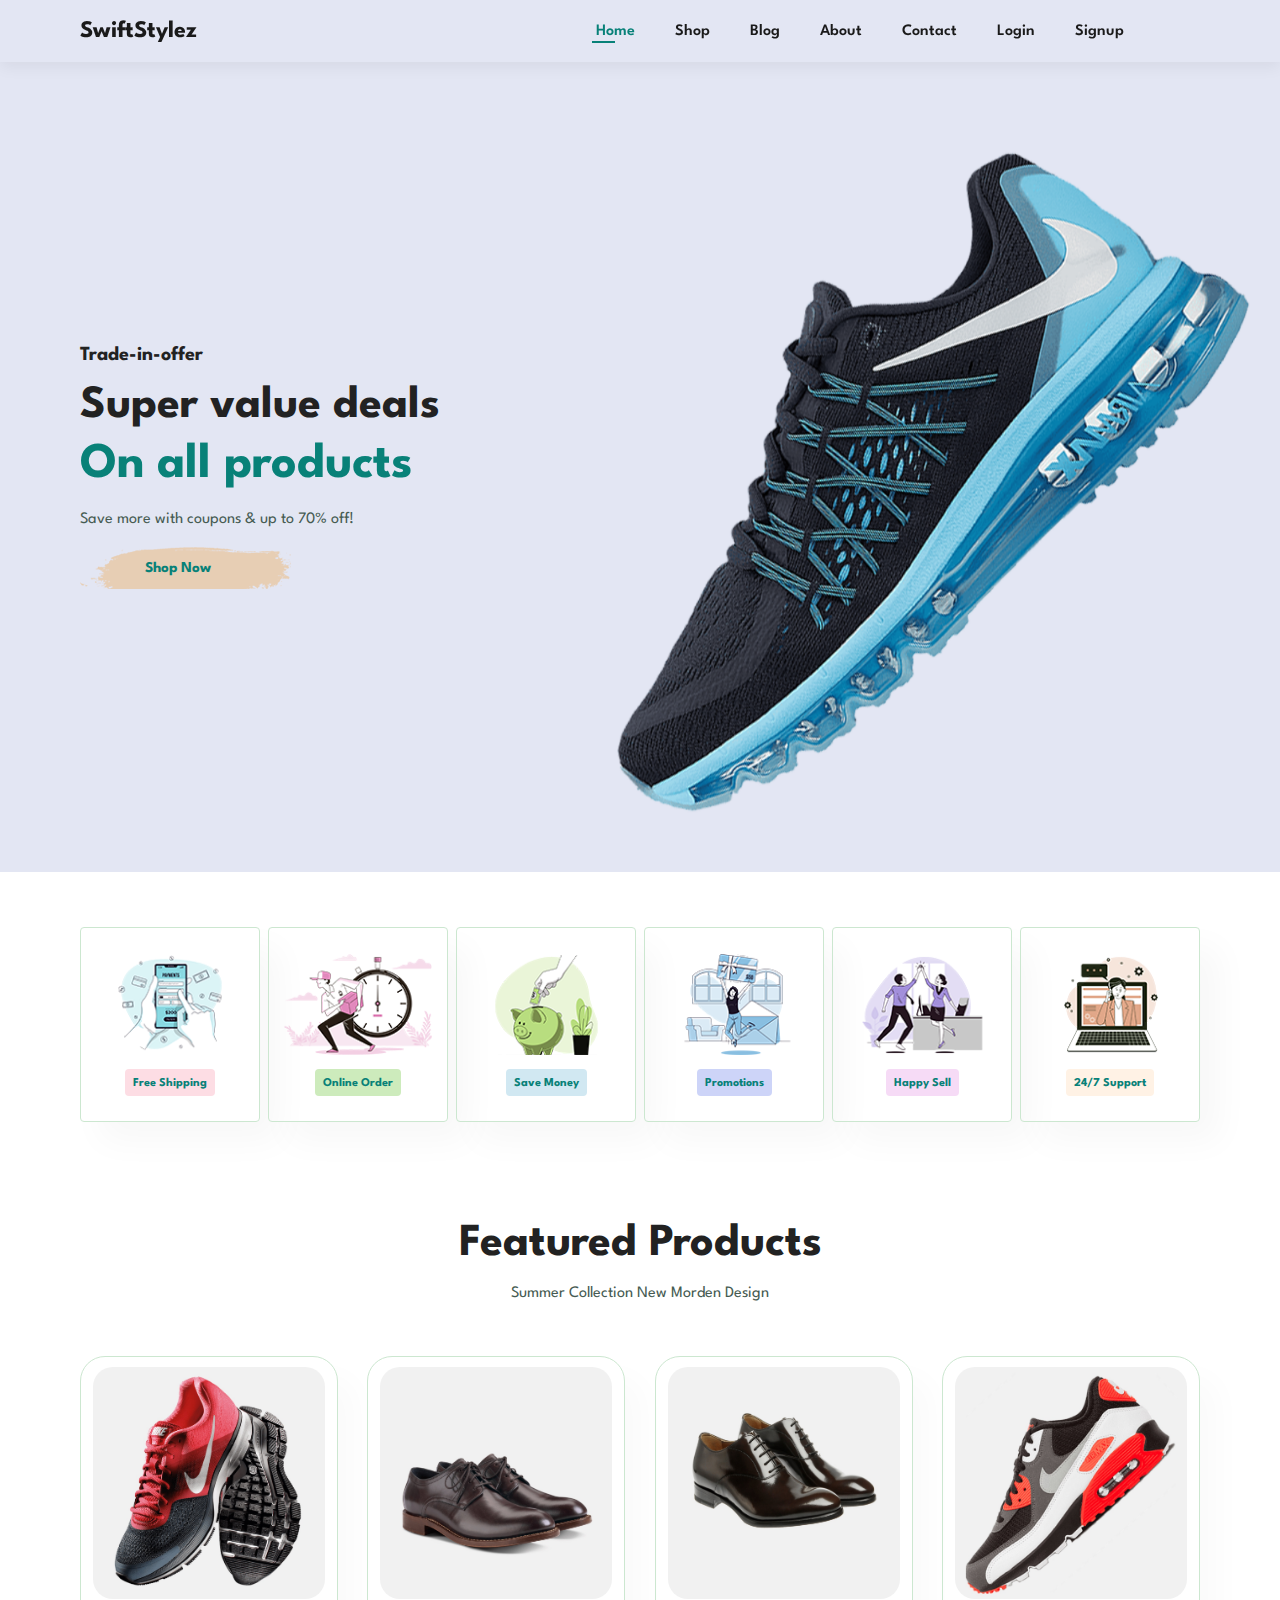
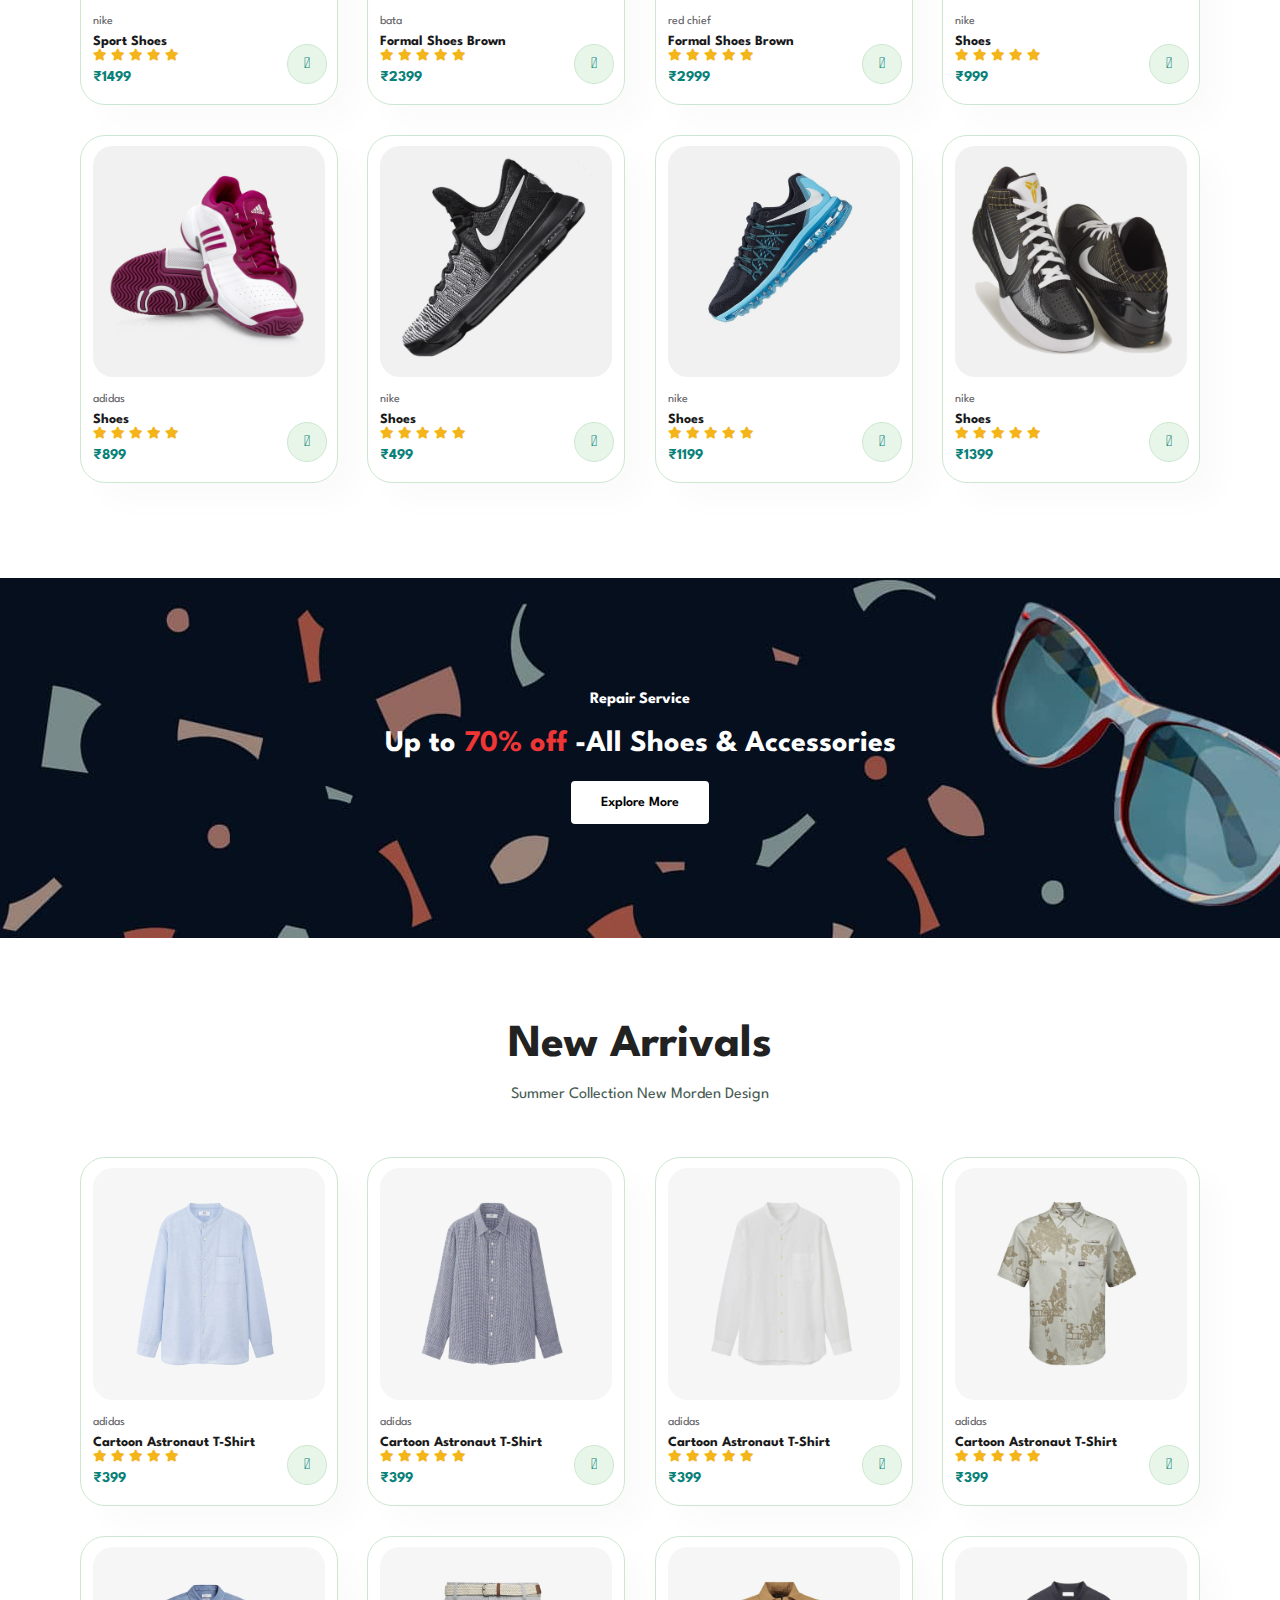
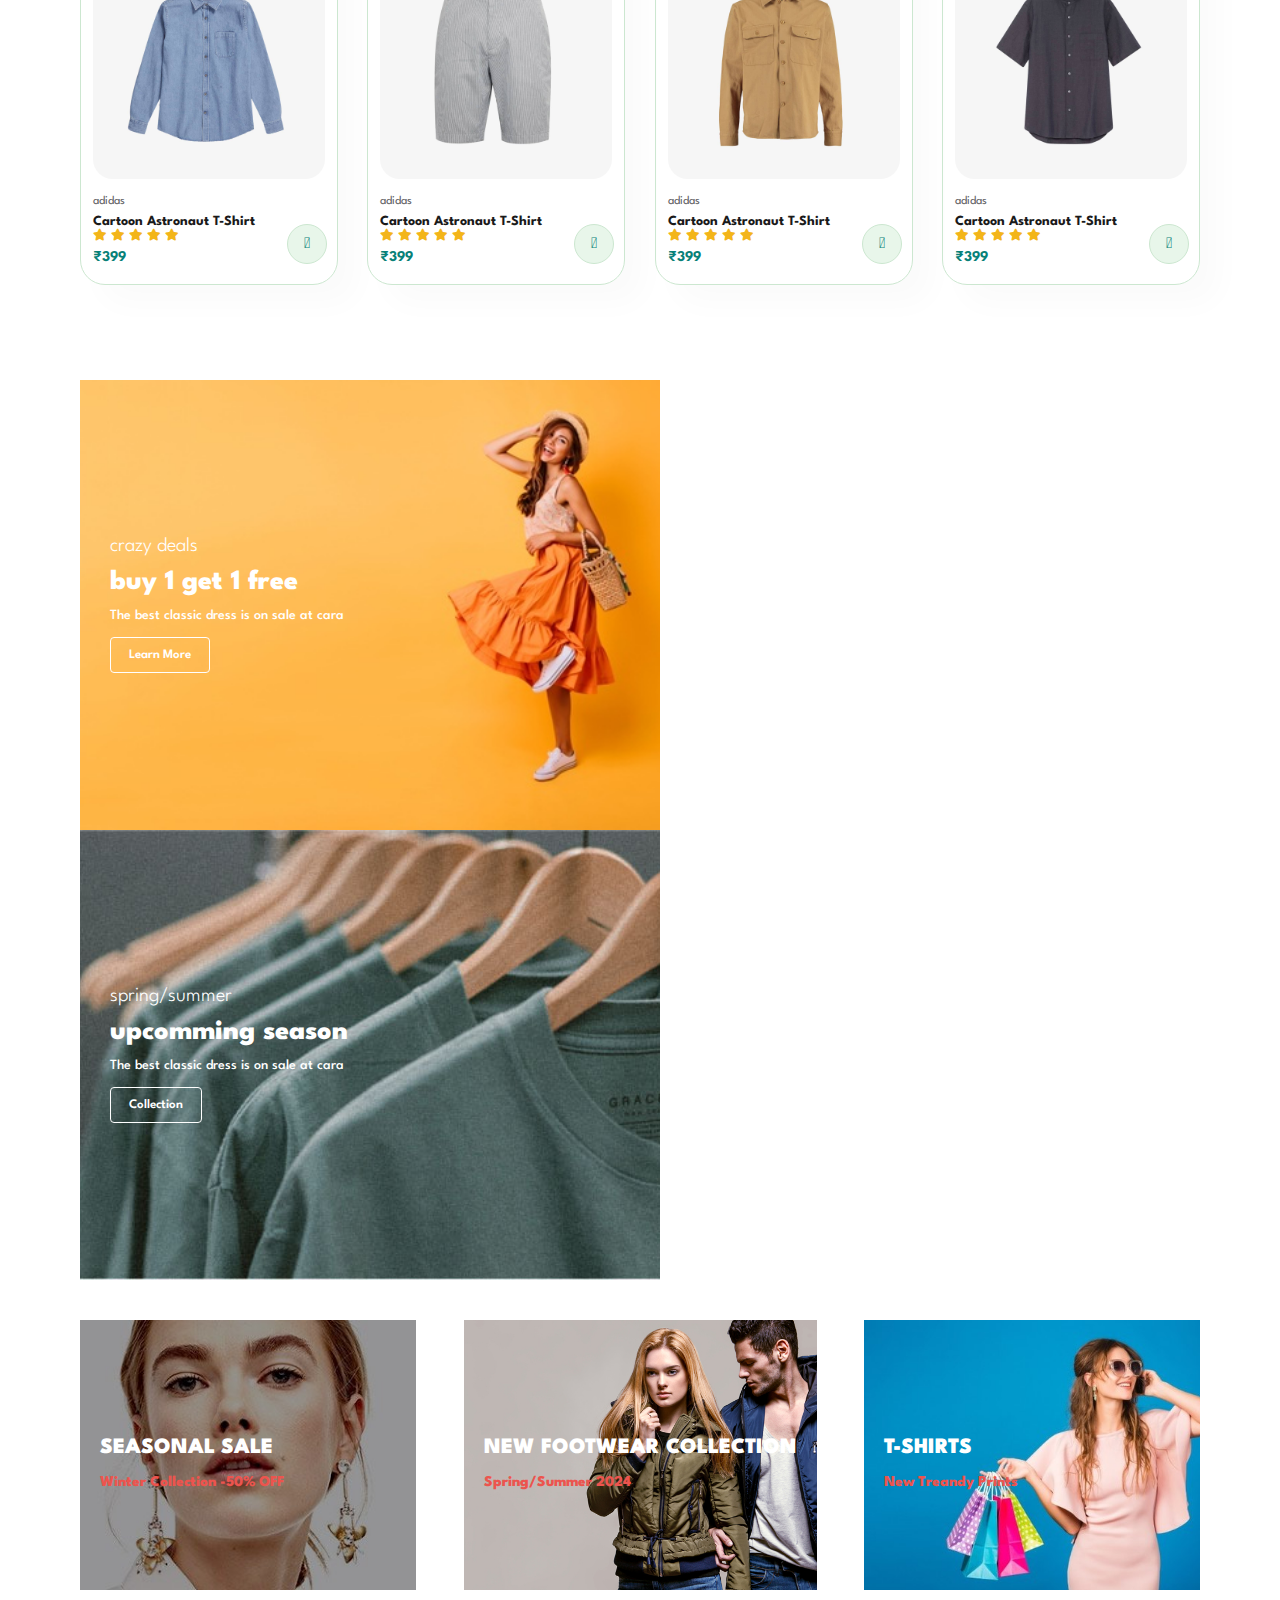
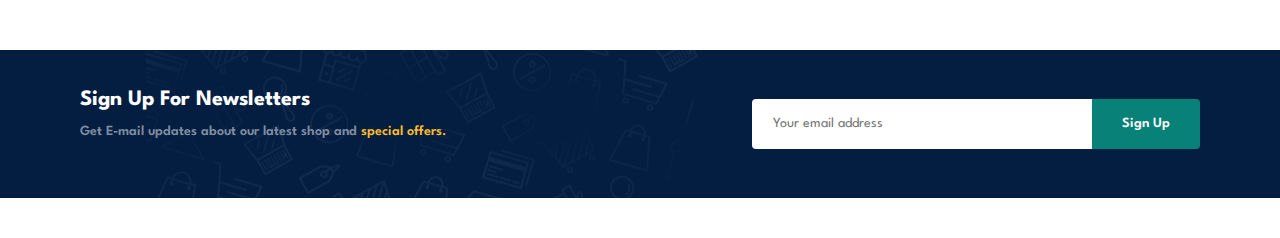
==== public/index.html @ db85c8ca "first commit" ====
<!DOCTYPE html>
<html lang="en">

    <head>
        <meta charset="UTF-8">
        <meta http-equiv="X-UA-Compatible" content="IE=edge">
        <meta name="viewport" content="width=device-width, initial-scale=1.0">
        <title>Ecommerce</title>

        <!-- fontAwesome icon cdn -->
        <link rel="stylesheet" href="https://pro.fontawesome.com/releases/v5.10.0/css/all.css" />

        <!-- css link -->
        <link rel="stylesheet" href="style.css">
    </head>

    <body>
        <!-- navbar start -->
        <section id="header">
            <!-- logo -->
            <a href="index.html" class="logo">SwiftStylez</a>

            <div>
                <ul id="navbar">
                    <li><a class="active" href="index.html">Home</a></li>
                    <li><a href="shop.html">Shop</a></li>
                    <li><a href="blog.html">Blog</a></li>
                    <li><a href="about.html">About</a></li>
                    <li><a href="contact.html">Contact</a></li>
                    <li><a href="login.html">Login</a></li>
                    <li><a href="signup.html">Signup</a></li>
                    <li><a href="cart.html"><i class="far fa-shopping-bag"></i></a></li>
                </ul>
            </div>
        </section>
        <!-- navbar end -->

        <!-- hero section -->
        <section class="hero">
            <h4>Trade-in-offer</h4>
            <h2>Super value deals</h2>
            <h1>On all products</h1>
            <p>Save more with coupons & up to 70% off!</p>
            <button>Shop Now</button>
        </section>

        <!-- feature -->
        <section class="feature section-p1">
            <!-- feature1 -->
            <div class="fe-box">
                <img src="img/features/f1.png" alt="">
                <h6>Free Shipping</h6>
            </div>

            <!-- feature2 -->
            <div class="fe-box">
                <img src="img/features/f2.png" alt="">
                <h6>Online Order</h6>
            </div>

            <!-- feature3 -->
            <div class="fe-box">
                <img src="img/features/f3.png" alt="">
                <h6>Save Money</h6>
            </div>

            <!-- feature4 -->
            <div class="fe-box">
                <img src="img/features/f4.png" alt="">
                <h6>Promotions</h6>
            </div>

            <!-- feature5 -->
            <div class="fe-box">
                <img src="img/features/f5.png" alt="">
                <h6>Happy Sell</h6>
            </div>

            <!-- feature6 -->
            <div class="fe-box">
                <img src="img/features/f6.png" alt="">
                <h6>24/7 Support</h6>
            </div>
        </section>

        <!-- feature products -->
        <section class="product1 section-p1">
            <h2>Featured Products</h2>
            <p>Summer Collection New Morden Design</p>
            <div class="pro-container">
                <!-- product1 -->
                <div class="pro">
                    <img src="img/products/f9.jpg" alt="">
                    <div class="des">
                        <span>nike</span>
                        <h5>Sport Shoes</h5>
                        <div class="star">
                            <i class="fas fa-star"></i>
                            <i class="fas fa-star"></i>
                            <i class="fas fa-star"></i>
                            <i class="fas fa-star"></i>
                            <i class="fas fa-star"></i>
                        </div>
                        <h4>₹1499</h4>
                    </div>
                    <a href="#"><i class="fal fa-shopping-cart cart"></i></a>
                </div>

                <!-- product2 -->
                <div class="pro">
                    <img src="img/products/f10.jpg" alt="">
                    <div class="des">
                        <span>bata</span>
                        <h5>Formal Shoes Brown</h5>
                        <div class="star">
                            <i class="fas fa-star"></i>
                            <i class="fas fa-star"></i>
                            <i class="fas fa-star"></i>
                            <i class="fas fa-star"></i>
                            <i class="fas fa-star"></i>
                        </div>
                        <h4>₹2399</h4>
                    </div>
                    <a href="#"><i class="fal fa-shopping-cart cart"></i></a>
                </div>

                <!-- product3 -->
                <div class="pro">
                    <img src="img/products/f14.jpg" alt="">
                    <div class="des">
                        <span>red chief</span>
                        <h5>Formal Shoes Brown</h5>
                        <div class="star">
                            <i class="fas fa-star"></i>
                            <i class="fas fa-star"></i>
                            <i class="fas fa-star"></i>
                            <i class="fas fa-star"></i>
                            <i class="fas fa-star"></i>
                        </div>
                        <h4>₹2999</h4>
                    </div>
                    <a href="#"><i class="fal fa-shopping-cart cart"></i></a>
                </div>

                <!-- product4 -->
                <div class="pro">
                    <img src="img/products/f11.jpg" alt="">
                    <div class="des">
                        <span>nike</span>
                        <h5>Shoes</h5>
                        <div class="star">
                            <i class="fas fa-star"></i>
                            <i class="fas fa-star"></i>
                            <i class="fas fa-star"></i>
                            <i class="fas fa-star"></i>
                            <i class="fas fa-star"></i>
                        </div>
                        <h4>₹999</h4>
                    </div>
                    <a href="#"><i class="fal fa-shopping-cart cart"></i></a>
                </div>

                <!-- product5 -->
                <div class="pro">
                    <img src="img/products/f13.jpg" alt="">
                    <div class="des">
                        <span>adidas</span>
                        <h5>Shoes</h5>
                        <div class="star">
                            <i class="fas fa-star"></i>
                            <i class="fas fa-star"></i>
                            <i class="fas fa-star"></i>
                            <i class="fas fa-star"></i>
                            <i class="fas fa-star"></i>
                        </div>
                        <h4>₹899</h4>
                    </div>
                    <a href="#"><i class="fal fa-shopping-cart cart"></i></a>
                </div>

                <!-- product6 -->
                <div class="pro">
                    <img src="img/products/f12.jpg" alt="">
                    <div class="des">
                        <span>nike</span>
                        <h5>Shoes</h5>
                        <div class="star">
                            <i class="fas fa-star"></i>
                            <i class="fas fa-star"></i>
                            <i class="fas fa-star"></i>
                            <i class="fas fa-star"></i>
                            <i class="fas fa-star"></i>
                        </div>
                        <h4>₹499</h4>
                    </div>
                    <a href="#"><i class="fal fa-shopping-cart cart"></i></a>
                </div>

                <!-- product7 -->
                <div class="pro">
                    <img src="img/products/f15.jpg" alt="">
                    <div class="des">
                        <span>nike</span>
                        <h5>Shoes</h5>
                        <div class="star">
                            <i class="fas fa-star"></i>
                            <i class="fas fa-star"></i>
                            <i class="fas fa-star"></i>
                            <i class="fas fa-star"></i>
                            <i class="fas fa-star"></i>
                        </div>
                        <h4>₹1199</h4>
                    </div>
                    <a href="#"><i class="fal fa-shopping-cart cart"></i></a>
                </div>

                <!-- product8 -->
                <div class="pro">
                    <img src="img/products/f16.jpg" alt="">
                    <div class="des">
                        <span>nike</span>
                        <h5>Shoes</h5>
                        <div class="star">
                            <i class="fas fa-star"></i>
                            <i class="fas fa-star"></i>
                            <i class="fas fa-star"></i>
                            <i class="fas fa-star"></i>
                            <i class="fas fa-star"></i>
                        </div>
                        <h4>₹1399</h4>
                    </div>
                    <a href="#"><i class="fal fa-shopping-cart cart"></i></a>
                </div>
            </div>
        </section>

        <!-- banner -->
        <section class ="banner section-m1">
            <h4>Repair Service</h4>
            <h2>Up to <span>70% off</span> -All Shoes & Accessories</h2>
            <button class="normal">Explore More</button>
        </section>

        <!-- arrival -->
        <section class="product1 section-p1">
            <h2>New Arrivals</h2>
            <p>Summer Collection New Morden Design</p>
            <div class="pro-container">
                <!-- product1 -->
                <div class="pro">
                    <img src="img/products/n1.jpg" alt="">
                    <div class="des">
                        <span>adidas</span>
                        <h5>Cartoon Astronaut T-Shirt</h5>
                        <div class="star">
                            <i class="fas fa-star"></i>
                            <i class="fas fa-star"></i>
                            <i class="fas fa-star"></i>
                            <i class="fas fa-star"></i>
                            <i class="fas fa-star"></i>
                        </div>
                        <h4>₹399</h4>
                    </div>
                    <a href="#"><i class="fal fa-shopping-cart cart"></i></a>
                </div>

                <!-- product2 -->
                <div class="pro">
                    <img src="img/products/n2.jpg" alt="">
                    <div class="des">
                        <span>adidas</span>
                        <h5>Cartoon Astronaut T-Shirt</h5>
                        <div class="star">
                            <i class="fas fa-star"></i>
                            <i class="fas fa-star"></i>
                            <i class="fas fa-star"></i>
                            <i class="fas fa-star"></i>
                            <i class="fas fa-star"></i>
                        </div>
                        <h4>₹399</h4>
                    </div>
                    <a href="#"><i class="fal fa-shopping-cart cart"></i></a>
                </div>

                <!-- product3 -->
                <div class="pro">
                    <img src="img/products/n3.jpg" alt="">
                    <div class="des">
                        <span>adidas</span>
                        <h5>Cartoon Astronaut T-Shirt</h5>
                        <div class="star">
                            <i class="fas fa-star"></i>
                            <i class="fas fa-star"></i>
                            <i class="fas fa-star"></i>
                            <i class="fas fa-star"></i>
                            <i class="fas fa-star"></i>
                        </div>
                        <h4>₹399</h4>
                    </div>
                    <a href="#"><i class="fal fa-shopping-cart cart"></i></a>
                </div>

                <!-- product4 -->
                <div class="pro">
                    <img src="img/products/n4.jpg" alt="">
                    <div class="des">
                        <span>adidas</span>
                        <h5>Cartoon Astronaut T-Shirt</h5>
                        <div class="star">
                            <i class="fas fa-star"></i>
                            <i class="fas fa-star"></i>
                            <i class="fas fa-star"></i>
                            <i class="fas fa-star"></i>
                            <i class="fas fa-star"></i>
                        </div>
                        <h4>₹399</h4>
                    </div>
                    <a href="#"><i class="fal fa-shopping-cart cart"></i></a>
                </div>

                <!-- product5 -->
                <div class="pro">
                    <img src="img/products/n5.jpg" alt="">
                    <div class="des">
                        <span>adidas</span>
                        <h5>Cartoon Astronaut T-Shirt</h5>
                        <div class="star">
                            <i class="fas fa-star"></i>
                            <i class="fas fa-star"></i>
                            <i class="fas fa-star"></i>
                            <i class="fas fa-star"></i>
                            <i class="fas fa-star"></i>
                        </div>
                        <h4>₹399</h4>
                    </div>
                    <a href="#"><i class="fal fa-shopping-cart cart"></i></a>
                </div>

                <!-- product6 -->
                <div class="pro">
                    <img src="img/products/n6.jpg" alt="">
                    <div class="des">
                        <span>adidas</span>
                        <h5>Cartoon Astronaut T-Shirt</h5>
                        <div class="star">
                            <i class="fas fa-star"></i>
                            <i class="fas fa-star"></i>
                            <i class="fas fa-star"></i>
                            <i class="fas fa-star"></i>
                            <i class="fas fa-star"></i>
                        </div>
                        <h4>₹399</h4>
                    </div>
                    <a href="#"><i class="fal fa-shopping-cart cart"></i></a>
                </div>

                <!-- product7 -->
                <div class="pro">
                    <img src="img/products/n7.jpg" alt="">
                    <div class="des">
                        <span>adidas</span>
                        <h5>Cartoon Astronaut T-Shirt</h5>
                        <div class="star">
                            <i class="fas fa-star"></i>
                            <i class="fas fa-star"></i>
                            <i class="fas fa-star"></i>
                            <i class="fas fa-star"></i>
                            <i class="fas fa-star"></i>
                        </div>
                        <h4>₹399</h4>
                    </div>
                    <a href="#"><i class="fal fa-shopping-cart cart"></i></a>
                </div>

                <!-- product8 -->
                <div class="pro">
                    <img src="img/products/n8.jpg" alt="">
                    <div class="des">
                        <span>adidas</span>
                        <h5>Cartoon Astronaut T-Shirt</h5>
                        <div class="star">
                            <i class="fas fa-star"></i>
                            <i class="fas fa-star"></i>
                            <i class="fas fa-star"></i>
                            <i class="fas fa-star"></i>
                            <i class="fas fa-star"></i>
                        </div>
                        <h4>₹399</h4>
                    </div>
                    <a href="#"><i class="fal fa-shopping-cart cart"></i></a>
                </div>
            </div>
        </section>

        <!-- action -->
        <section class="sm-banner section-p1">
            <!-- banner1 -->
            <div class="banner-box">
                <h4>crazy deals</h4>
                <h2>buy 1 get 1 free</h2>
                <span>The best classic dress is on sale at cara</span>
                <button class="white">Learn More</button>
            </div>

            <!-- banner2 -->
            <div class="banner-box banner-box2">
                <h4>spring/summer</h4>
                <h2>upcomming season</h2>
                <span>The best classic dress is on sale at cara</span>
                <button class="white">Collection</button>
            </div>
            </div>
        </section>

        <!-- text banner -->
        <section class="banner3">
            <!-- product1 -->
            <div class="banner-box">
                <h2>SEASONAL SALE</h2>
                <h3>Winter Collection -50% OFF</h3>
            </div>

            <!-- product2 -->
            <div class="banner-box banner-box2">
                <h2>NEW FOOTWEAR COLLECTION</h2>
                <h3>Spring/Summer 2024</h3>
            </div>

            <!-- product3 -->
            <div class="banner-box banner-box3">
                <h2>T-SHIRTS</h2>
                <h3>New Treandy Prints</h3>
            </div>
        </section>

        <!-- newsletter -->
        <section class="newsletter section-p1 section-m1">
            <div class="newstext">
                <h4>Sign Up For Newsletters</h4>
                <p>Get E-mail updates about our latest shop and <span>special offers.</span></p>
            </div>
            <div class="form">
                <input type="text" placeholder="Your email address">
                <button class="normal">Sign Up</button>
            </div>
        </section>

        <!--js-->
        <script src="script.js"></script>
    </body>

</html>
---- public/style.css ----
@import url("https://fonts.googleapis.com/css2?family=Spartan:wght@100;200;300;400;500;600;700;800;900&display=swap");
* {
  margin: 0;
  padding: 0;
  box-sizing: border-box;
  font-family: "Spartan", sans-serif;
}

/* variables */
:root {
  --main-color: #;
  --text-color: #088178;
  --bg-color: #e3e6f3;
  --container-color: #1a1a1a;
}

/* logo */
.logo {
  font-size: 24px; 
  font-weight: bold;
  color: #1a1a1a; 
  text-decoration: none;
}


/* login */

    /* login container */
.login-container {
  max-width: 400px;
  margin: 0 auto;
  padding: 40px;
  background-color: #fff;
  border-radius: 10px;
  box-shadow: 0 0 20px rgba(0, 0, 0, 0.1);
  text-align: center; /* Center align the text */
}

    /* login form */
.login-form {
  text-align: center;
}

    /* form group */
.form-group {
  margin-bottom: 20px;
}

    /* label */
.form-group label {
  display: block;
  font-size: 18px;
  color: #333;
  text-align: left; /* Align labels to the left */
}

    /* input field */
.form-group input {
  width: 100%;
  padding: 10px;
  font-size: 16px;
  border: 1px solid #ccc;
  border-radius: 5px;
}

    /* login button */
.login-form button {
  width: 100%;
  padding: 12px;
  font-size: 18px;
  color: #fff;
  background-color: #088178;
  border: none;
  border-radius: 5px;
  cursor: pointer;
  transition: background-color 0.3s ease;
}

    /* login button hover */
.login-form button:hover {
  background-color: #065a4f;
}

    /* responsive styles */
@media (max-width: 768px) {
  .login-container {
      width: 90%;
  }
}

/* forgot pwd  */
.forgot-password {
  font-size: 14px;
  color: #088178;
  text-decoration: none;
  display: inline-block;
  margin-top: 10px; 
}

.forgot-password:hover {
  text-decoration: underline;
}


/* signup */

/* signup container */
.signup-container {
  max-width: 400px;
  margin: 0 auto;
  padding: 40px;
  background-color: #fff;
  border-radius: 10px;
  box-shadow: 0 0 20px rgba(0, 0, 0, 0.1);
  text-align: center; /* Center align the text */
}

/* signup form */
.signup-form {
  text-align: center;
}

/* form group */
.form-group {
  margin-bottom: 20px;
}

/* label */
.form-group label {
  display: block;
  font-size: 18px;
  color: #333;
  text-align: left; /* Align labels to the left */
}

/* input field */
.form-group input {
  width: 100%;
  padding: 10px;
  font-size: 16px;
  border: 1px solid #ccc;
  border-radius: 5px;
}

/* Signup Button */
.signup-form button {
  width: 100%;
  padding: 12px;
  font-size: 18px;
  color: #fff;
  background-color: #088178;
  border: none;
  border-radius: 5px;
  cursor: pointer;
  transition: background-color 0.3s ease;
}

/* Signup Button Hover */
.signup-form button:hover {
  background-color: #065a4f;
}

/* Responsive Styles */
@media (max-width: 768px) {
  .signup-container {
      width: 90%;
  }
}


html {
  scroll-behavior: smooth;
}

/* Global Styles */

h1 {
  font-size: 50px;
  line-height: 64px;
  color: #222;
}

h2 {
  font-size: 46px;
  line-height: 54px;
  color: #222;
}

h4 {
  font-size: 20px;
  color: #222;
}

h6 {
  font-weight: 700;
  font-size: 12px;
}

p {
  font-size: 16px;
  color: #465b52;
  margin: 15px 0 20px 0;
}

.section-p1 {
  padding: 40px 80px;
}

.section-m1 {
  margin: 40px 0;
}

/* button banner */
button.normal {
  font-size: 14px;
  font-weight: 600;
  padding: 15px 30px;
  color: #000;
  background-color: #fff;
  border-radius: 4px;
  cursor: pointer;
  border: none;
  outline: none;
  transition: 0.2s;
}

/* action button */
button.white {
  font-size: 13px;
  font-weight: 600;
  padding: 11px 18px;
  color: #fff;
  background-color: transparent;
  border-radius: 4px;
  cursor: pointer;
  border: 1px solid #fff;
  outline: none;
  transition: 0.2s;
}

body {
  width: 100%;
}

/* navbar start */
#header {
  display: flex;
  align-items: center;
  justify-content: space-between;
  padding: 20px 80px;
  background: #e3e6f3;
  box-shadow: 0 5px 15px rgba(0, 0, 0, 0.06);
  z-index: 999;
  position: sticky;
  top: 0;
  left: 0;
}

#navbar {
  display: flex;
  align-items: center;
  justify-content: center;
}

#navbar li {
  list-style: none;
  padding: 0 20px;
  position: relative;
}

#navbar li a {
  text-decoration: none;
  font-size: 16px;
  font-weight: 600;
  color: #1a1a1a;
  transition: 0.3s ease;
}

#navbar li a:hover,
#navbar li a.active {
  color: var(--text-color);
}

#navbar li a.active::after,
#navbar li a:hover::after {
  content: "";
  width: 30%;
  height: 2px;
  background: var(--text-color);
  position: absolute;
  bottom: -4px;
  left: 20%;
}

/* home page */
.hero {
  background-image: url("img/hero1.png");
  height: 90vh;
  width: 100%;
  background-size: cover;
  background-position: top 25% right 0;
  padding: 0 80px;
  display: flex;
  flex-direction: column;
  align-items: flex-start;
  justify-content: center;
}

.hero h4 {
  padding-bottom: 15px;
}

.hero h1 {
  color: var(--text-color);
}

.hero button {
  background-image: url("img/button.png");
  background-color: transparent;
  color: var(--text-color);
  border: 0;
  padding: 14px 80px 14px 65px;
  background-repeat: no-repeat;
  cursor: pointer;
  font-weight: 700;
  font-size: 15px;
}

/* feature */

    /* to align in one row */
.feature {
   display: flex;
   align-items: center;
   /* to make it responsive */
   flex-wrap: wrap;
   justify-content: space-between;
}

.feature .fe-box {
  width: 180px;
  text-align: center;
  padding: 25px 15px;
  box-shadow: 20px 20px 34px rgba(0, 0, 0, 0.03);
  border: 1px solid #cce7d0;
  border-radius: 4px;
  margin: 15px 0;
}

    /* making features responsive */
.feature .fe-box img {
  width: 100%;
  margin-bottom: 10px;
}

.feature .fe-box:hover {
  box-shadow: 10px 10px 54px rgba(70, 62, 221, 0.1);
}

.feature .fe-box h6 {
  display: inline-block;
  padding: 9px 8px 6px 8px;
  line-height: 1;
  border-radius: 4px;
  color: var(--text-color);
  background-color: #fddde4;
}

.feature .fe-box:nth-child(2) h6 {
  background-color: #cdebbc;
}

.feature .fe-box:nth-child(3) h6 {
  background-color: #d1e8f2;
}

.feature .fe-box:nth-child(4) h6 {
  background-color: #cdd4f8;
}

.feature .fe-box:nth-child(5) h6 {
  background-color: #f6dbf6;
}

.feature .fe-box:nth-child(6) h6 {
  background-color: #fff2e5;
}

/* festure product */
.product1 {
  text-align: center;
}

    /* to align in one row */
    .product1 .pro-container {
      display: flex;
      justify-content: space-between;
      padding-top: 20px;
      flex-wrap: wrap;
    }

.product1 .pro {
  width: 23%;
  min-width: 250px;
  padding: 10px 12px;
  border: 1px solid #cce7d0;
  border-radius: 25px;
  cursor: pointer;
  box-shadow: 20px 20px 30px rgba(0, 0, 0, 0.02);
  margin: 15px 0;
  transition: 0.2s ease;
  position: relative;
}

.product1 .pro:hover {
  box-shadow: 20px 20px 30px rgba(0, 0, 0, 0.06);
}

.product1 .pro img {
  width: 100%;
  border-radius: 20px;
}

.product1 .pro .des {
  text-align: start;
  padding: 10px 0;
}

.product1 .pro .des span {
  color: #606063;
  font-size: 12px;
}

.product1 .pro .des h5 {
  padding-top: 7px;
  color: #1a1a1a;
  font-size: 14px;
}

.product1 .pro .des i {
  font-size: 12px;
  color: rgb(243, 181, 25);
}

.product1 .pro .des h4 {
  padding-top: 7px;
  font-size: 15px;
  font-weight: 700;
  color: #088178;
}

.product1 .pro .cart {
  width: 40px;
  height: 40px;
  line-height: 40px;
  border-radius: 50px;
  background-color: #e8f6ea;
  font-weight: 500;
  color: #088178;
  border: 1px solid #cce7d0;
  position: absolute;
  bottom: 20px;
  right: 10px;
}

/* banner */
.banner {
  display: flex;
  flex-direction: column;
  justify-content: center;
  align-items: center;
  text-align: center;
  background-image:url("img/banner/b2.jpg ");
  width: 100%;
  height: 40vh;
  background-size: cover;
  background-position: center;  
}
.banner h4{
  color: #fff;
  font-size: 16px;
}
.banner h2{
   color: #fff;
   font-size: 30px;
   padding: 10px 0;

}
.banner h2 span{
  color: #ef3636;

}
.banner button:hover{
  background:#088178;
  color:#fff;
}

/* action */
.sm-banner {
  display: flex;
  justify-content: space-between;
  flex-wrap: wrap;
}

.sm-banner .banner-box {
  display: flex;
  flex-direction: column;
  justify-content: center;
  align-items: flex-start;
  text-align: center;
  background-image:url("img/banner/b17.jpg ");
  min-width: 580px;
  height: 50vh;
  background-size: cover;
  background-position: center;  
  padding: 30px;
}

/* banner-box2 */
.sm-banner .banner-box2 {
  background-image:url("img/banner/b10.jpg ");
}

.sm-banner h4 {
   color: #fff;
   font-size: 20px;
   font-weight: 300;
}

.sm-banner h2 {
  color: #fff;
  font-size: 28px;
  font-weight: 800;
}

.sm-banner span {
  color: #fff;
  font-size: 14px;
  font-weight: 500;
  padding-bottom: 15px;
}

.sm-banner .banner-box:hover button {
  background: #088178;
  border: 1px solid #088178;
}

/* text banner */
.banner3 {
  display: flex;
  justify-content: space-between;
  flex-wrap: wrap;
  padding: 0 80px;
}

.banner3 .banner-box {
  display: flex;
  flex-direction: column;
  justify-content: center;
  align-items: flex-start;
  text-align: center;
  background-image:url("img/banner/b7.jpg ");
  min-width: 30%;
  height: 30vh;
  background-size: cover;
  background-position: center;  
  padding: 20px;
  margin-bottom: 20px;
}

    /* banner2 */
  .banner3 .banner-box2 {
    background-image:url("img/banner/b4.jpg ");
  }

    /* banner3 */
  .banner3 .banner-box3 {
    background-image:url("img/banner/b18.jpg ");
  }

.banner3 h2 {
  color: #fff;
  font-weight: 900;
  font-size: 22px;
}

.banner3 h3 {
  color: #ec544e;
  font-weight: 800;
  font-size: 15px;
}

/* newsletter */
.newsletter {
  display: flex;
  justify-content: space-between;
  align-items: center;
  flex-wrap: wrap;
  background-image: url("img/banner/b14.png");
  background-repeat: no-repeat;
  background-position: 20% 30%;
  background-color: #041e42;
}

.newsletter h4 {
  font-size: 22px;
  font-weight: 700;
  color: #fff;
}

.newsletter p {
  font-size: 14px;
  font-weight: 600;
  color: #818ea0
}

.newsletter p span {
  color: #ffbd27;
}

.newsletter .form {
  display: flex;
  width: 40%;
}

.newsletter input{
  height: 3.125rem;
  padding: 0 1.25rem;
  font-size: 14px;
  width: 100%;
  border: 1px solid transparent;
  border-radius: 4px;
  outline: none;
  border-top-right-radius: 0;
  border-bottom-right-radius: 0;
}

.newsletter button {
  background-color: #088178;
  color: #fff;
  white-space: nowrap;
  border-top-left-radius: 0;
  border-bottom-left-radius: 0;
}
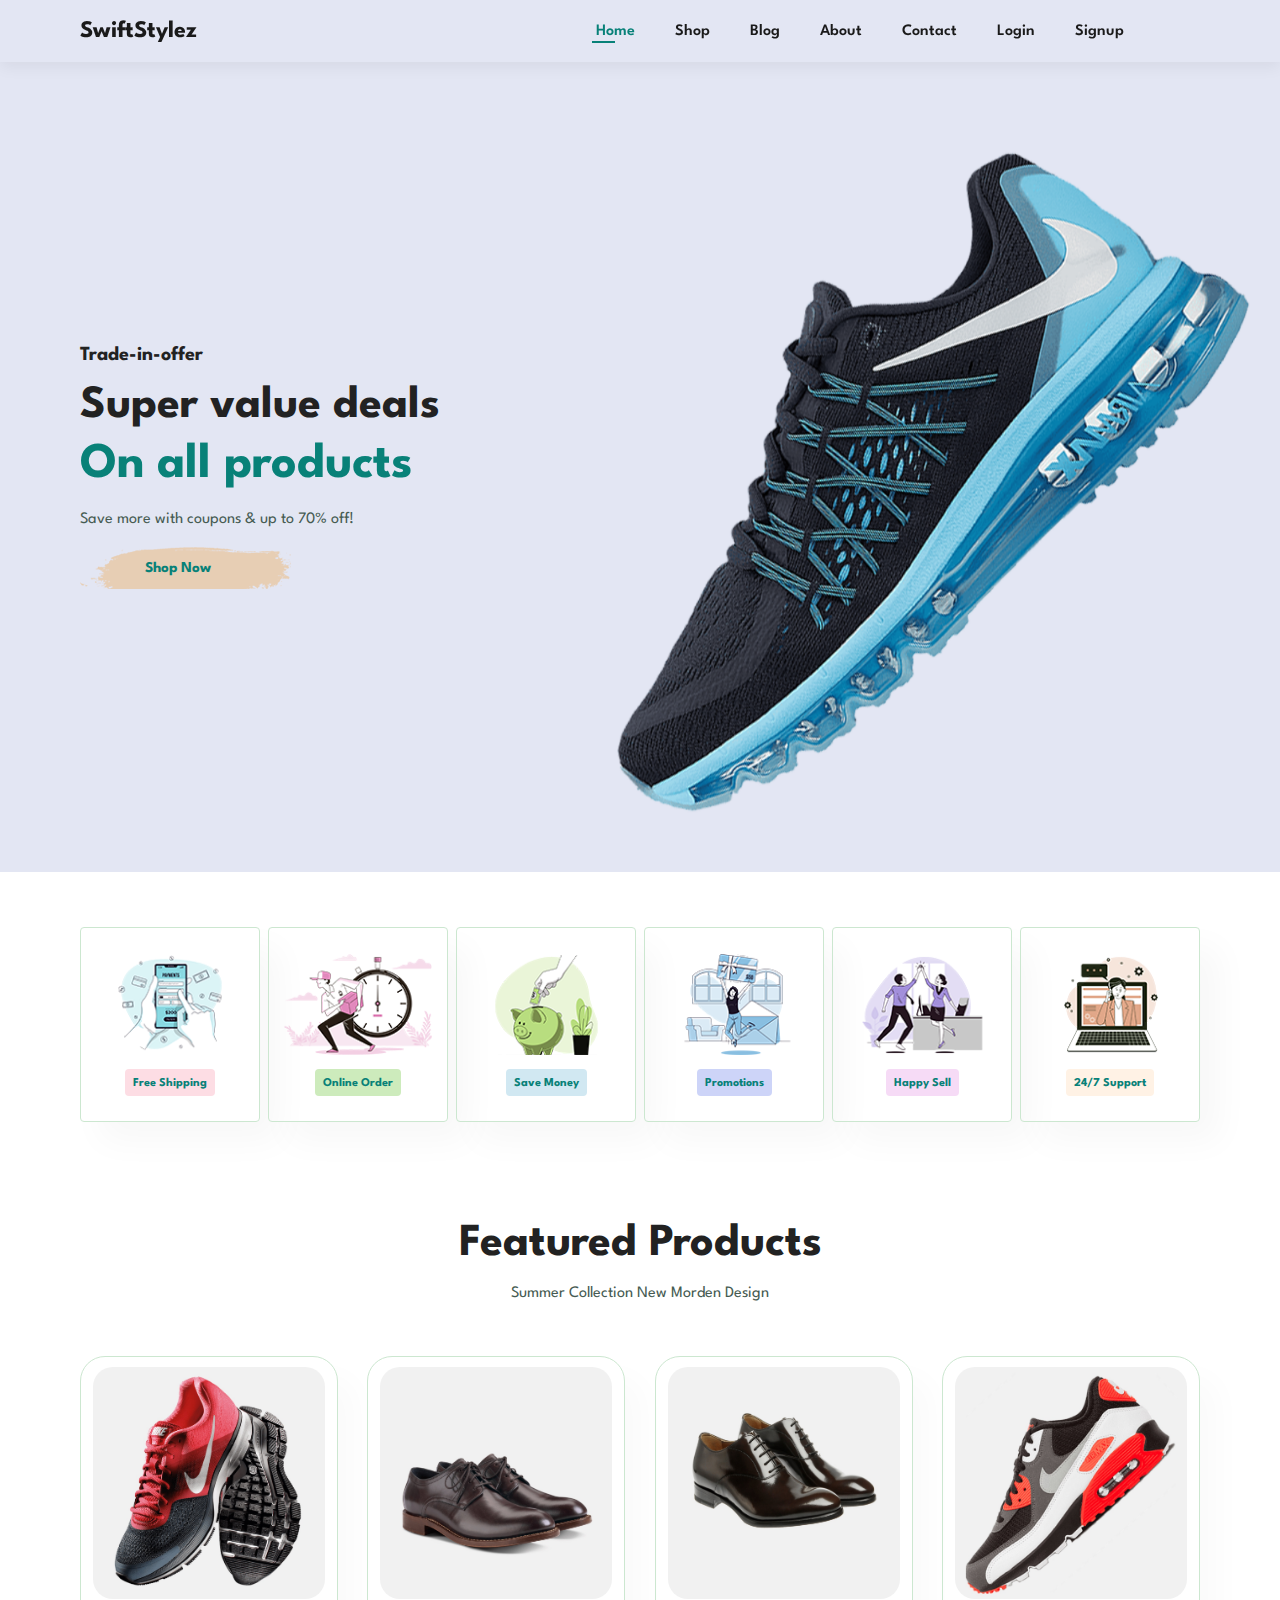
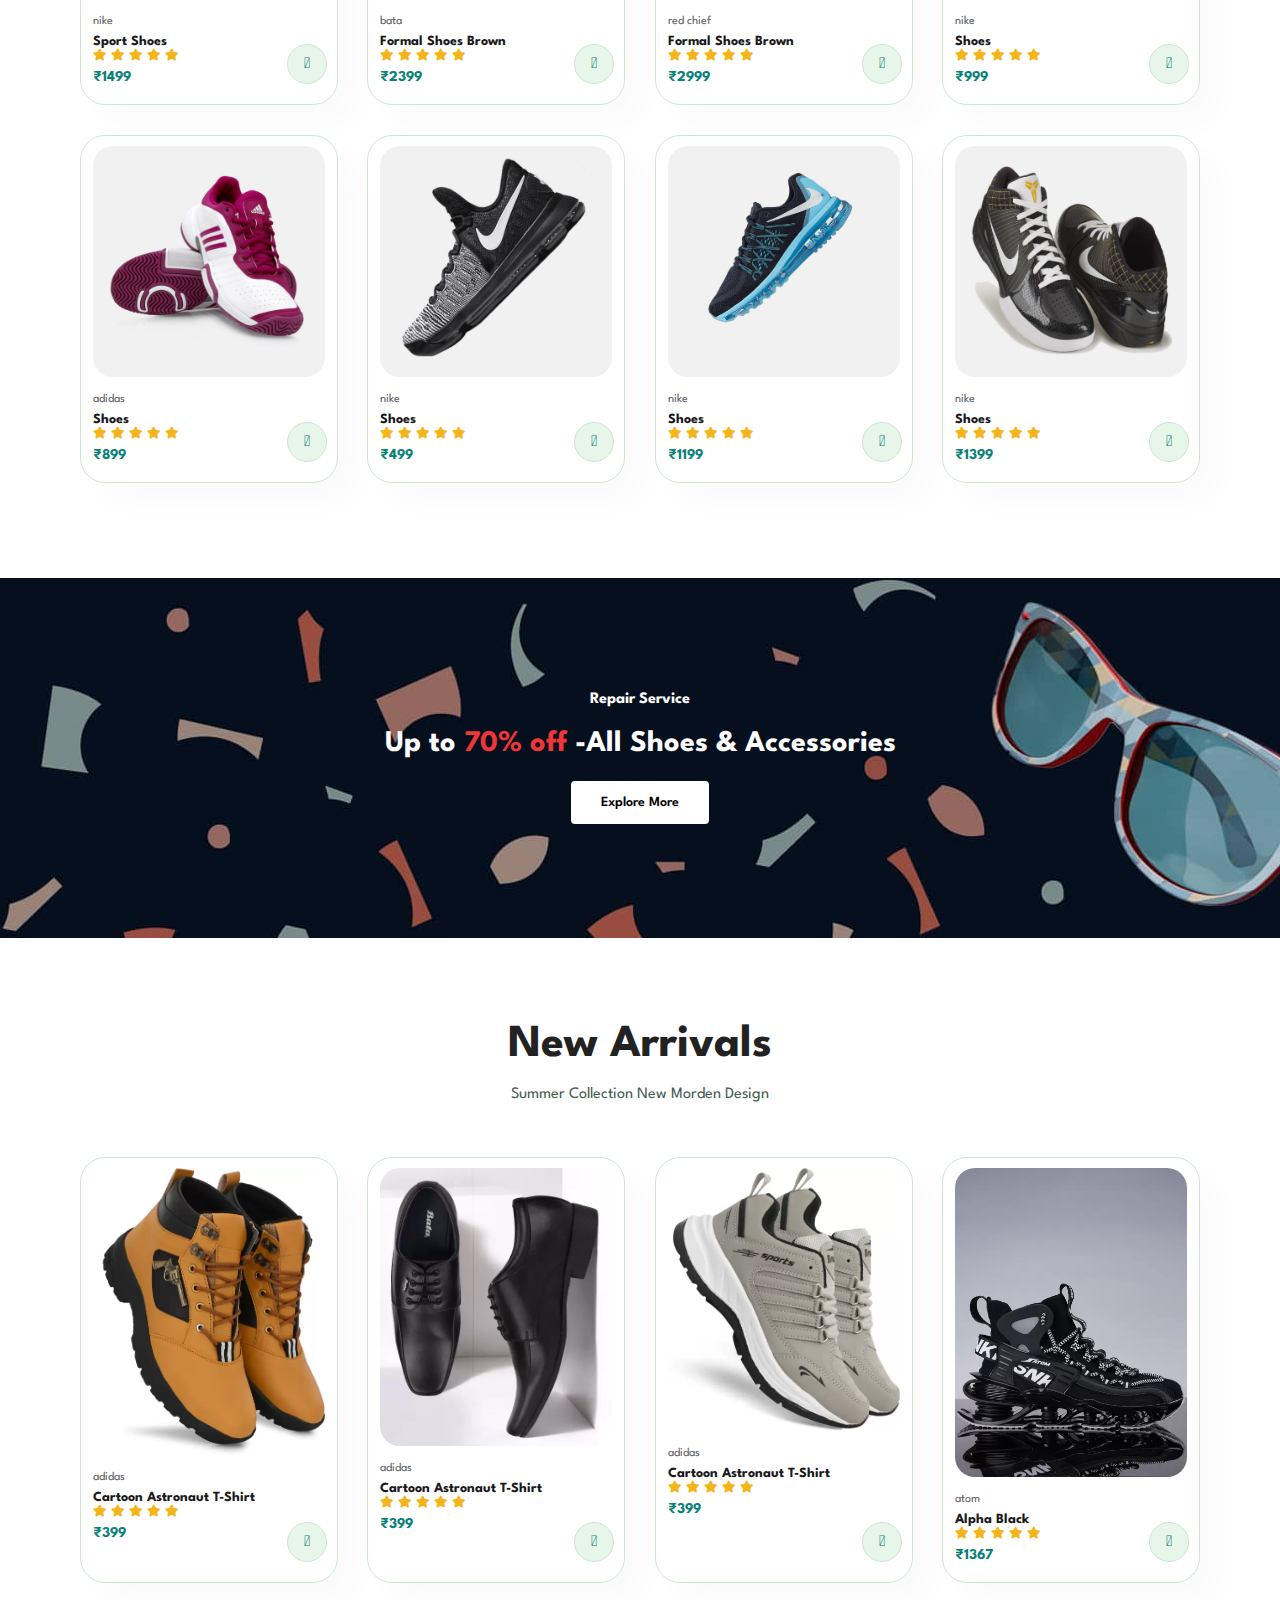
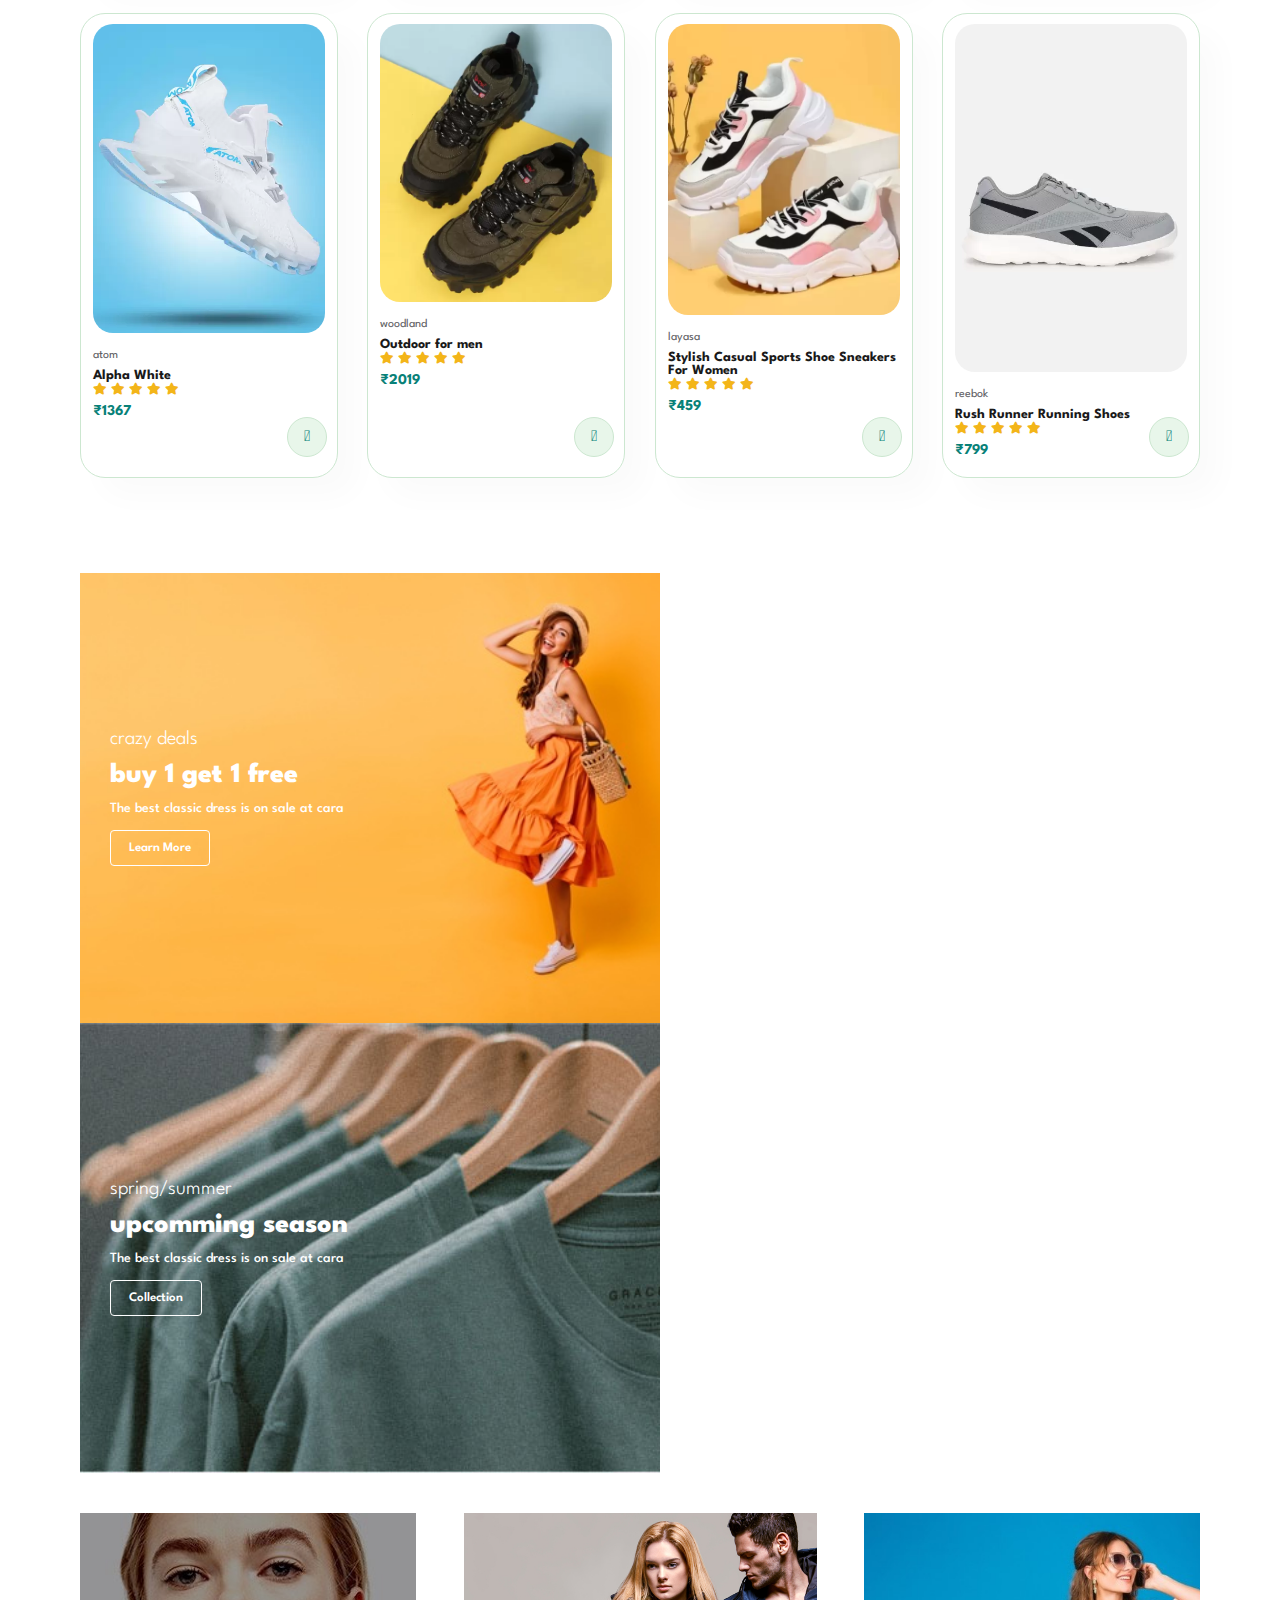
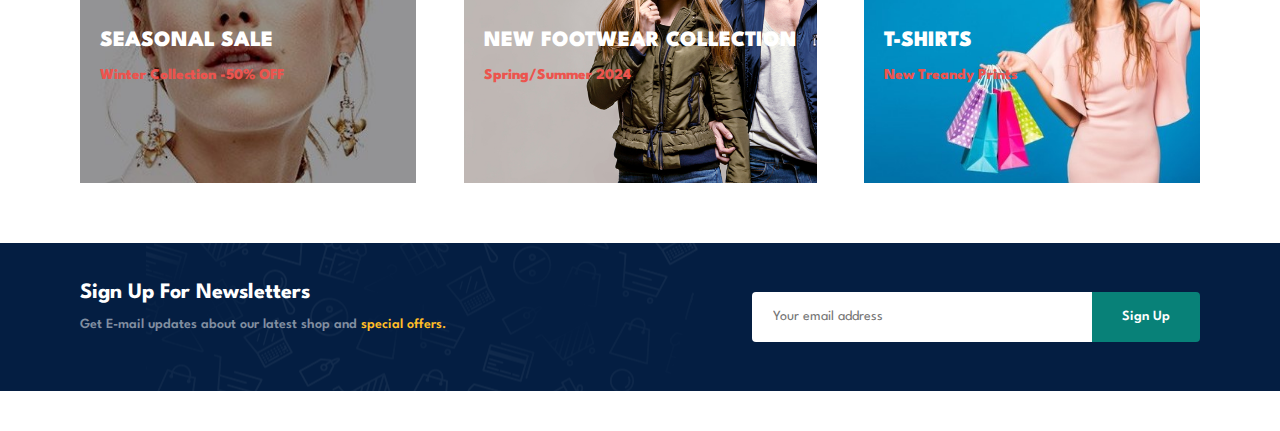
==== commit be9bd931: "img set" ====
--- a/public/index.html
+++ b/public/index.html
@@ -248,7 +248,7 @@
             <div class="pro-container">
                 <!-- product1 -->
                 <div class="pro">
-                    <img src="img/products/n1.jpg" alt="">
+                    <img src="img/products/n9.webp" alt="">
                     <div class="des">
                         <span>adidas</span>
                         <h5>Cartoon Astronaut T-Shirt</h5>
@@ -266,7 +266,7 @@
 
                 <!-- product2 -->
                 <div class="pro">
-                    <img src="img/products/n2.jpg" alt="">
+                    <img src="img/products/n10.webp" alt="">
                     <div class="des">
                         <span>adidas</span>
                         <h5>Cartoon Astronaut T-Shirt</h5>
@@ -284,7 +284,7 @@
 
                 <!-- product3 -->
                 <div class="pro">
-                    <img src="img/products/n3.jpg" alt="">
+                    <img src="img/products/n11.webp" alt="">
                     <div class="des">
                         <span>adidas</span>
                         <h5>Cartoon Astronaut T-Shirt</h5>
@@ -302,90 +302,90 @@
 
                 <!-- product4 -->
                 <div class="pro">
-                    <img src="img/products/n4.jpg" alt="">
-                    <div class="des">
-                        <span>adidas</span>
-                        <h5>Cartoon Astronaut T-Shirt</h5>
-                        <div class="star">
-                            <i class="fas fa-star"></i>
-                            <i class="fas fa-star"></i>
-                            <i class="fas fa-star"></i>
-                            <i class="fas fa-star"></i>
-                            <i class="fas fa-star"></i>
-                        </div>
-                        <h4>₹399</h4>
+                    <img src="img/products/n12.webp" alt="">
+                    <div class="des">
+                        <span>atom</span>
+                        <h5>Alpha Black</h5>
+                        <div class="star">
+                            <i class="fas fa-star"></i>
+                            <i class="fas fa-star"></i>
+                            <i class="fas fa-star"></i>
+                            <i class="fas fa-star"></i>
+                            <i class="fas fa-star"></i>
+                        </div>
+                        <h4>₹1367</h4>
                     </div>
                     <a href="#"><i class="fal fa-shopping-cart cart"></i></a>
                 </div>
 
                 <!-- product5 -->
                 <div class="pro">
-                    <img src="img/products/n5.jpg" alt="">
-                    <div class="des">
-                        <span>adidas</span>
-                        <h5>Cartoon Astronaut T-Shirt</h5>
-                        <div class="star">
-                            <i class="fas fa-star"></i>
-                            <i class="fas fa-star"></i>
-                            <i class="fas fa-star"></i>
-                            <i class="fas fa-star"></i>
-                            <i class="fas fa-star"></i>
-                        </div>
-                        <h4>₹399</h4>
+                    <img src="img/products/n13.webp" alt="">
+                    <div class="des">
+                        <span>atom</span>
+                        <h5>Alpha White</h5>
+                        <div class="star">
+                            <i class="fas fa-star"></i>
+                            <i class="fas fa-star"></i>
+                            <i class="fas fa-star"></i>
+                            <i class="fas fa-star"></i>
+                            <i class="fas fa-star"></i>
+                        </div>
+                        <h4>₹1367</h4>
                     </div>
                     <a href="#"><i class="fal fa-shopping-cart cart"></i></a>
                 </div>
 
                 <!-- product6 -->
                 <div class="pro">
-                    <img src="img/products/n6.jpg" alt="">
-                    <div class="des">
-                        <span>adidas</span>
-                        <h5>Cartoon Astronaut T-Shirt</h5>
-                        <div class="star">
-                            <i class="fas fa-star"></i>
-                            <i class="fas fa-star"></i>
-                            <i class="fas fa-star"></i>
-                            <i class="fas fa-star"></i>
-                            <i class="fas fa-star"></i>
-                        </div>
-                        <h4>₹399</h4>
+                    <img src="img/products/n14.webp" alt="">
+                    <div class="des">
+                        <span>woodland</span>
+                        <h5>Outdoor for men</h5>
+                        <div class="star">
+                            <i class="fas fa-star"></i>
+                            <i class="fas fa-star"></i>
+                            <i class="fas fa-star"></i>
+                            <i class="fas fa-star"></i>
+                            <i class="fas fa-star"></i>
+                        </div>
+                        <h4>₹2019</h4>
                     </div>
                     <a href="#"><i class="fal fa-shopping-cart cart"></i></a>
                 </div>
 
                 <!-- product7 -->
                 <div class="pro">
-                    <img src="img/products/n7.jpg" alt="">
-                    <div class="des">
-                        <span>adidas</span>
-                        <h5>Cartoon Astronaut T-Shirt</h5>
-                        <div class="star">
-                            <i class="fas fa-star"></i>
-                            <i class="fas fa-star"></i>
-                            <i class="fas fa-star"></i>
-                            <i class="fas fa-star"></i>
-                            <i class="fas fa-star"></i>
-                        </div>
-                        <h4>₹399</h4>
+                    <img src="img/products/n15.webp" alt="">
+                    <div class="des">
+                        <span>layasa</span>
+                        <h5>Stylish Casual Sports Shoe Sneakers For Women</h5>
+                        <div class="star">
+                            <i class="fas fa-star"></i>
+                            <i class="fas fa-star"></i>
+                            <i class="fas fa-star"></i>
+                            <i class="fas fa-star"></i>
+                            <i class="fas fa-star"></i>
+                        </div>
+                        <h4>₹459</h4>
                     </div>
                     <a href="#"><i class="fal fa-shopping-cart cart"></i></a>
                 </div>
 
                 <!-- product8 -->
                 <div class="pro">
-                    <img src="img/products/n8.jpg" alt="">
-                    <div class="des">
-                        <span>adidas</span>
-                        <h5>Cartoon Astronaut T-Shirt</h5>
-                        <div class="star">
-                            <i class="fas fa-star"></i>
-                            <i class="fas fa-star"></i>
-                            <i class="fas fa-star"></i>
-                            <i class="fas fa-star"></i>
-                            <i class="fas fa-star"></i>
-                        </div>
-                        <h4>₹399</h4>
+                    <img src="img/products/n16.webp" alt="">
+                    <div class="des">
+                        <span>reebok</span>
+                        <h5>Rush Runner Running Shoes</h5>
+                        <div class="star">
+                            <i class="fas fa-star"></i>
+                            <i class="fas fa-star"></i>
+                            <i class="fas fa-star"></i>
+                            <i class="fas fa-star"></i>
+                            <i class="fas fa-star"></i>
+                        </div>
+                        <h4>₹799</h4>
                     </div>
                     <a href="#"><i class="fal fa-shopping-cart cart"></i></a>
                 </div>
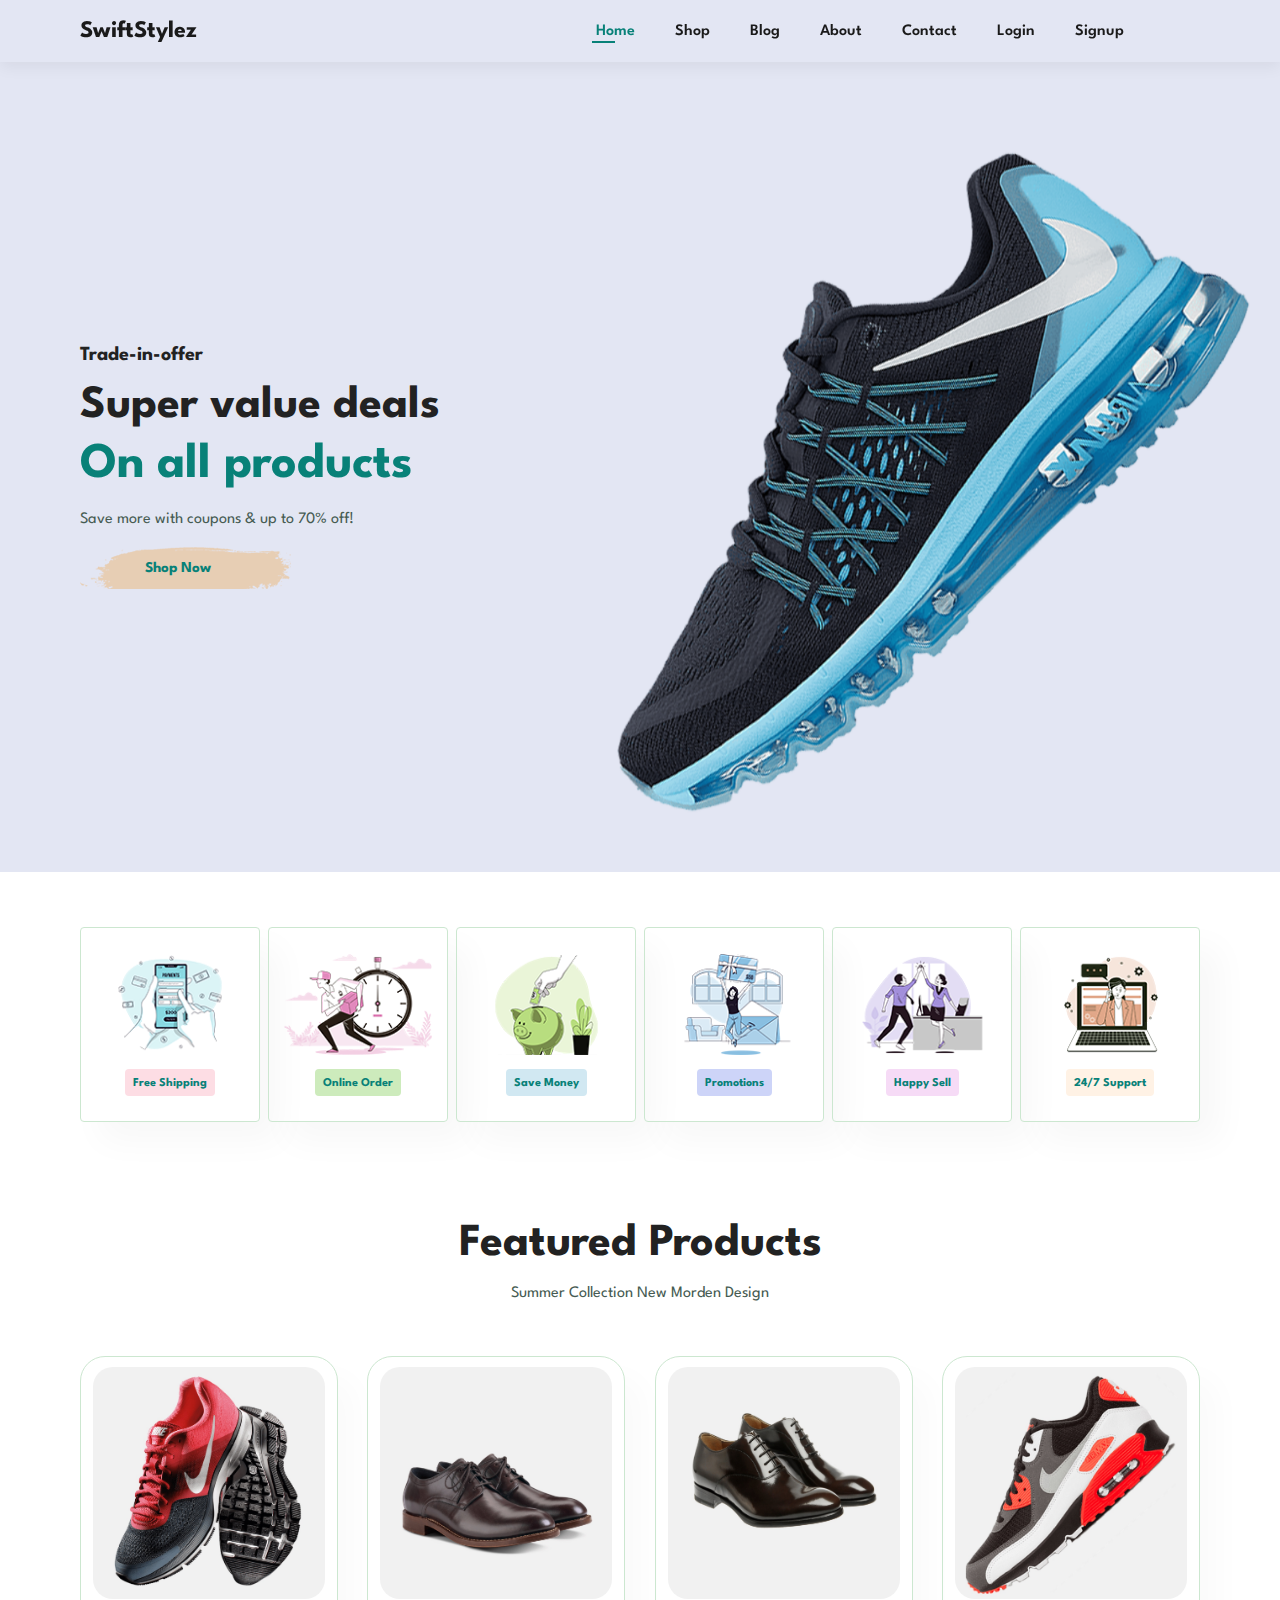
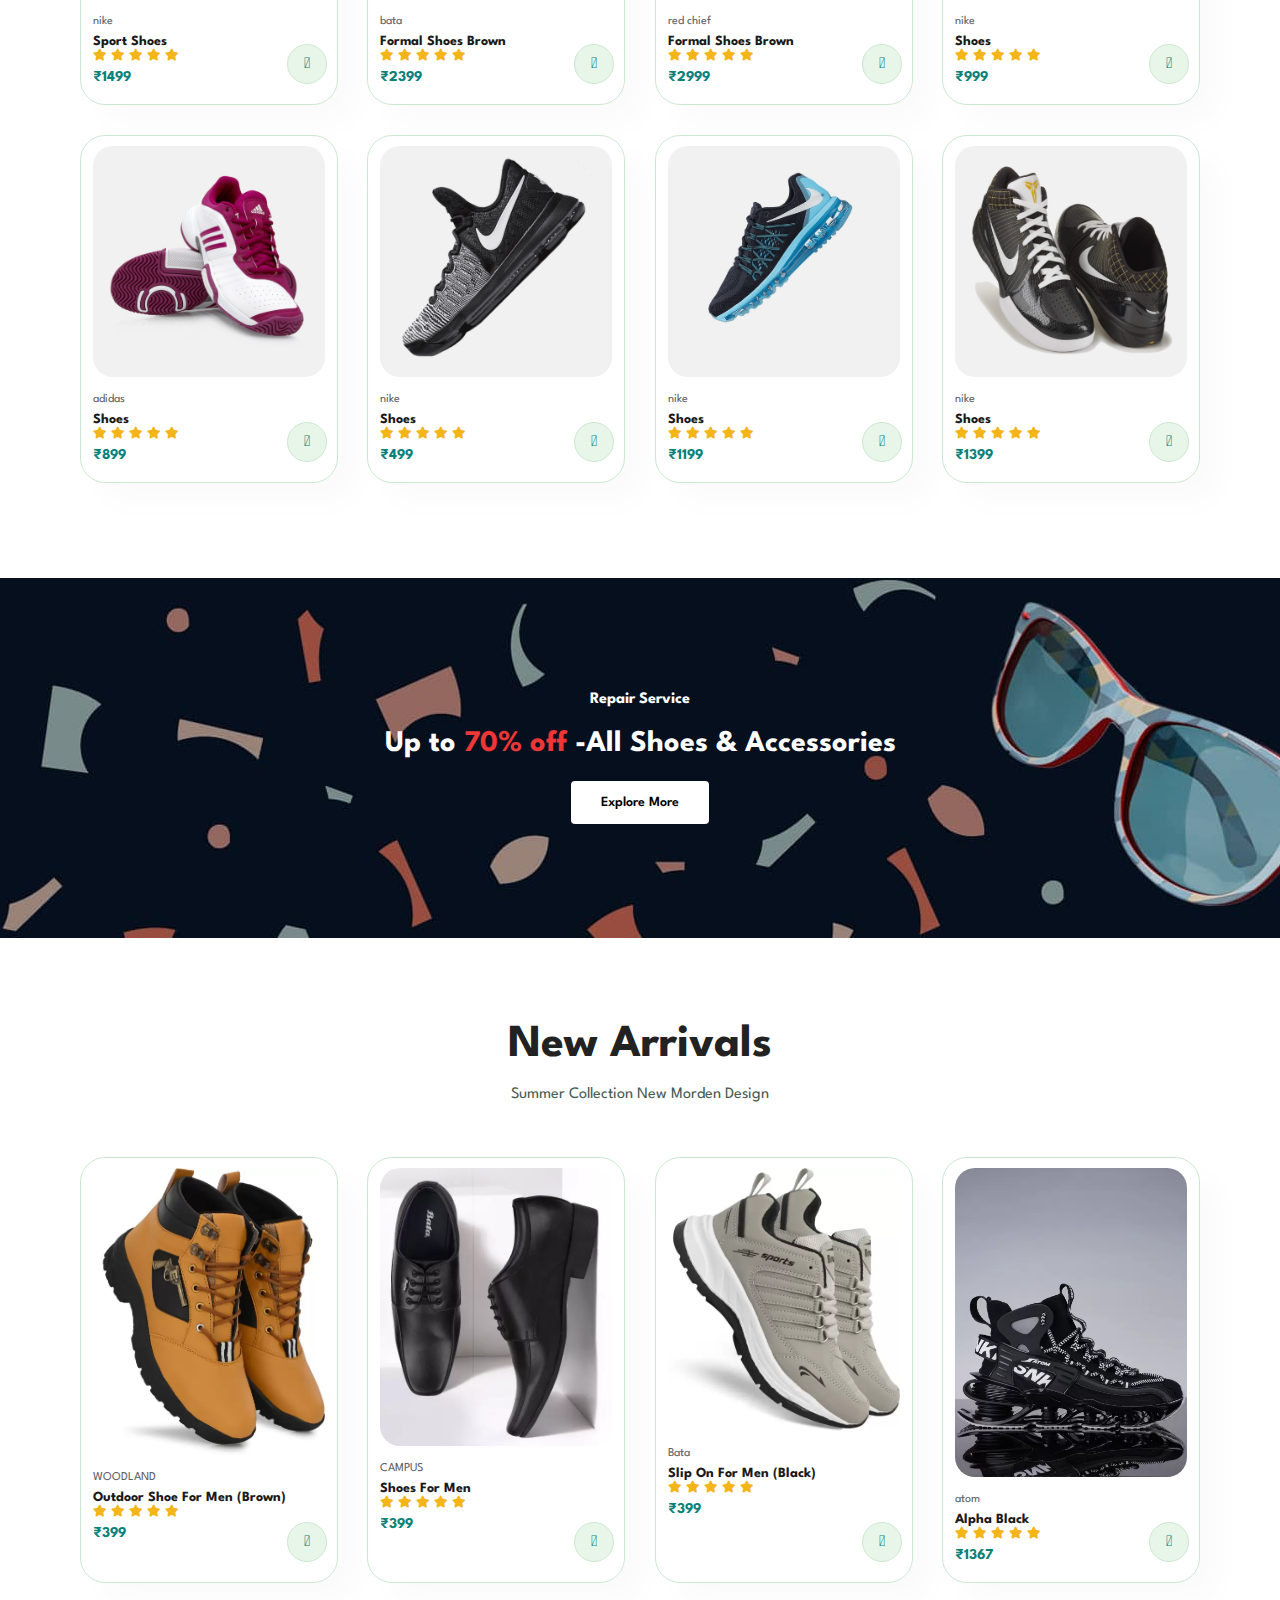
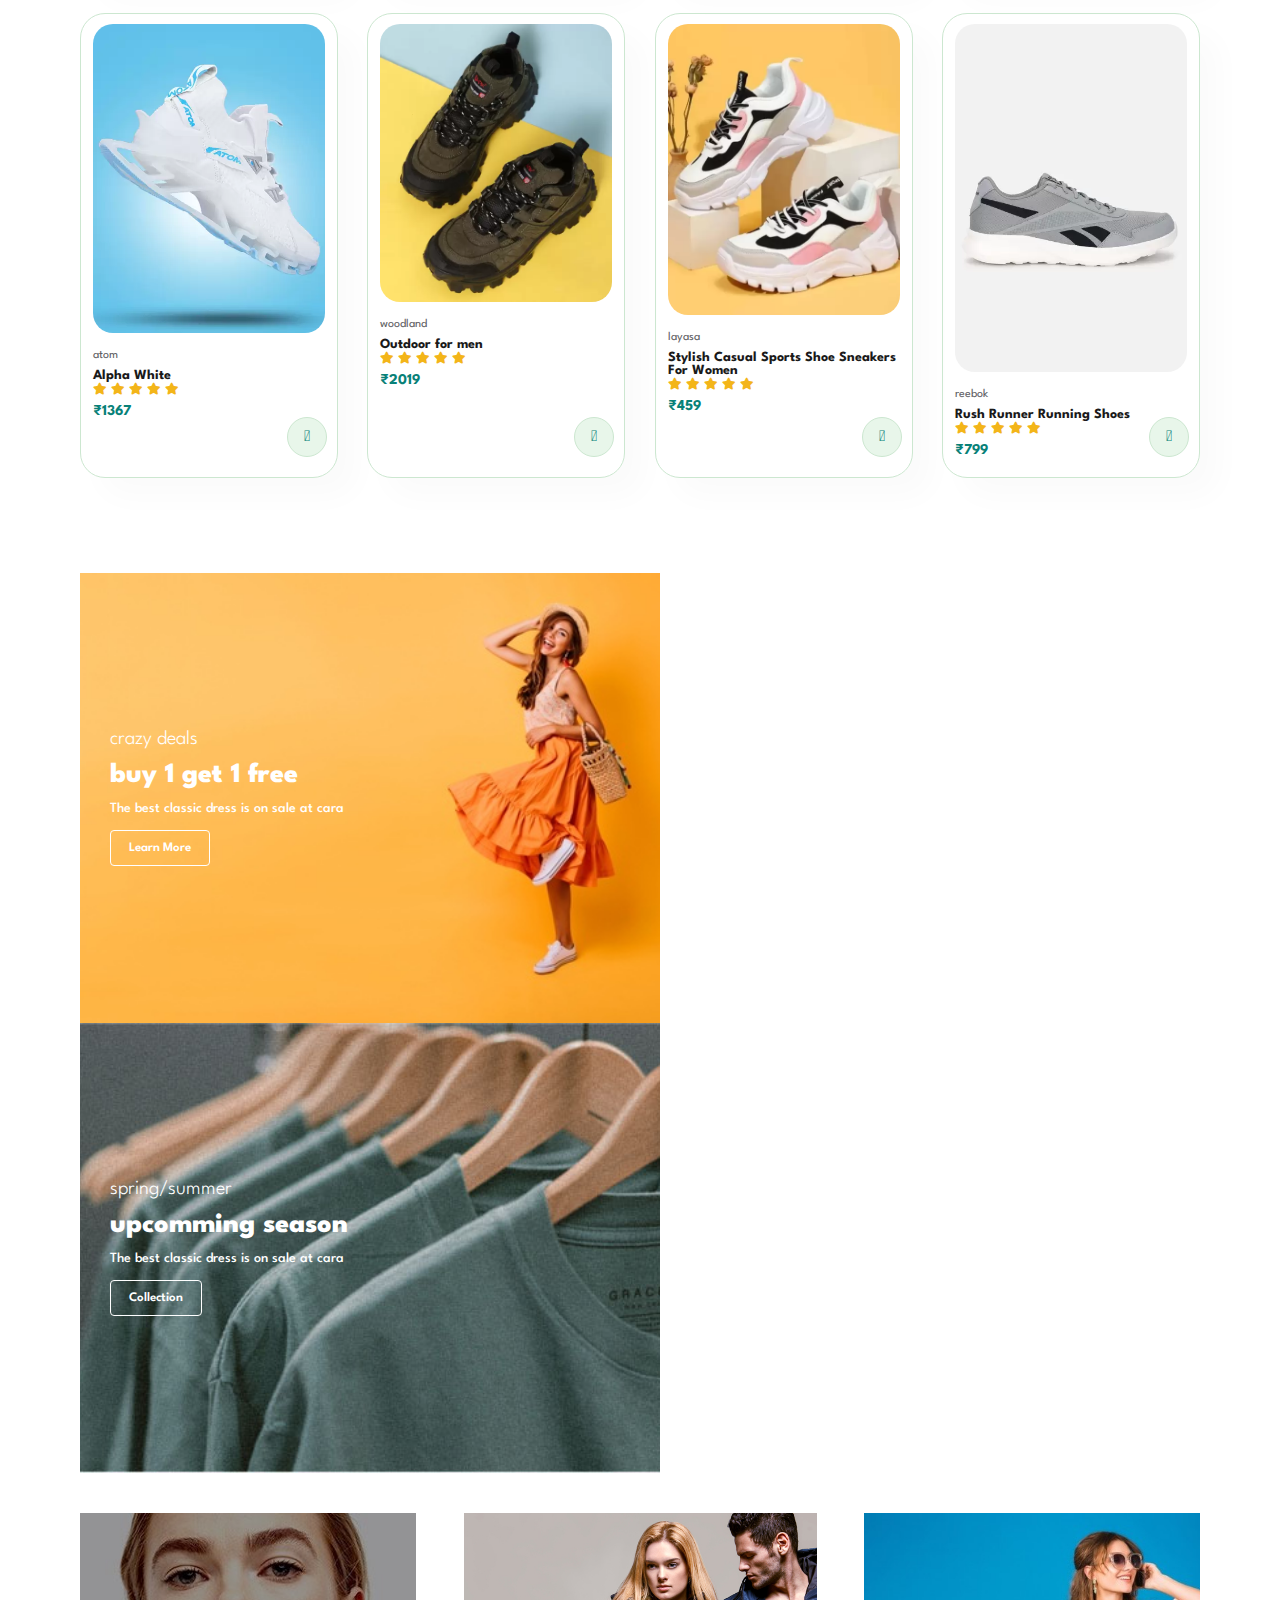
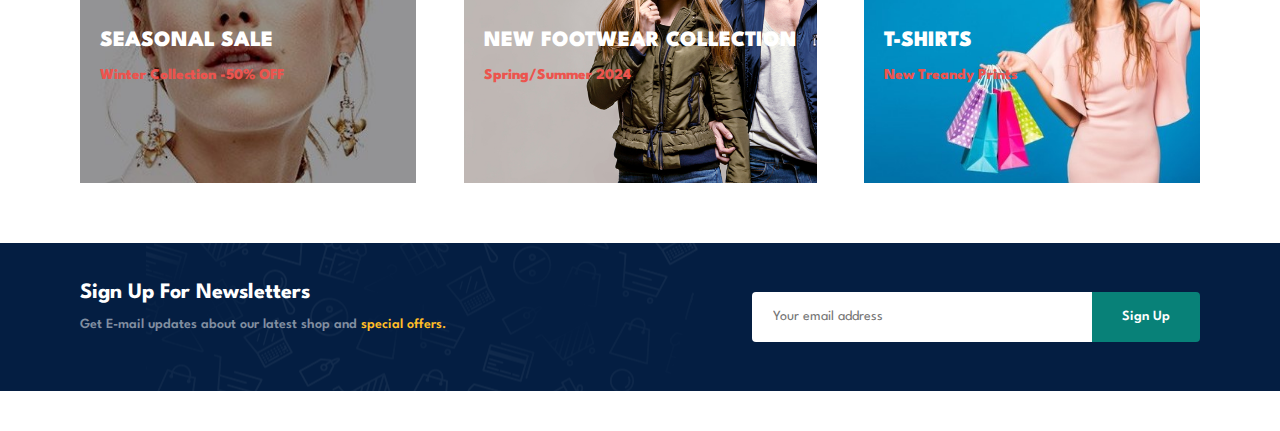
==== commit c00df003: "img src" ====
--- a/public/index.html
+++ b/public/index.html
@@ -250,8 +250,8 @@
                 <div class="pro">
                     <img src="img/products/n9.webp" alt="">
                     <div class="des">
-                        <span>adidas</span>
-                        <h5>Cartoon Astronaut T-Shirt</h5>
+                        <span>WOODLAND</span>
+                        <h5>Outdoor Shoe For Men  (Brown)</h5>
                         <div class="star">
                             <i class="fas fa-star"></i>
                             <i class="fas fa-star"></i>
@@ -268,8 +268,8 @@
                 <div class="pro">
                     <img src="img/products/n10.webp" alt="">
                     <div class="des">
-                        <span>adidas</span>
-                        <h5>Cartoon Astronaut T-Shirt</h5>
+                        <span>CAMPUS </span>
+                        <h5> Shoes For Men </h5>
                         <div class="star">
                             <i class="fas fa-star"></i>
                             <i class="fas fa-star"></i>
@@ -286,8 +286,8 @@
                 <div class="pro">
                     <img src="img/products/n11.webp" alt="">
                     <div class="des">
-                        <span>adidas</span>
-                        <h5>Cartoon Astronaut T-Shirt</h5>
+                        <span>Bata</span>
+                        <h5>Slip On For Men  (Black)</h5>
                         <div class="star">
                             <i class="fas fa-star"></i>
                             <i class="fas fa-star"></i>
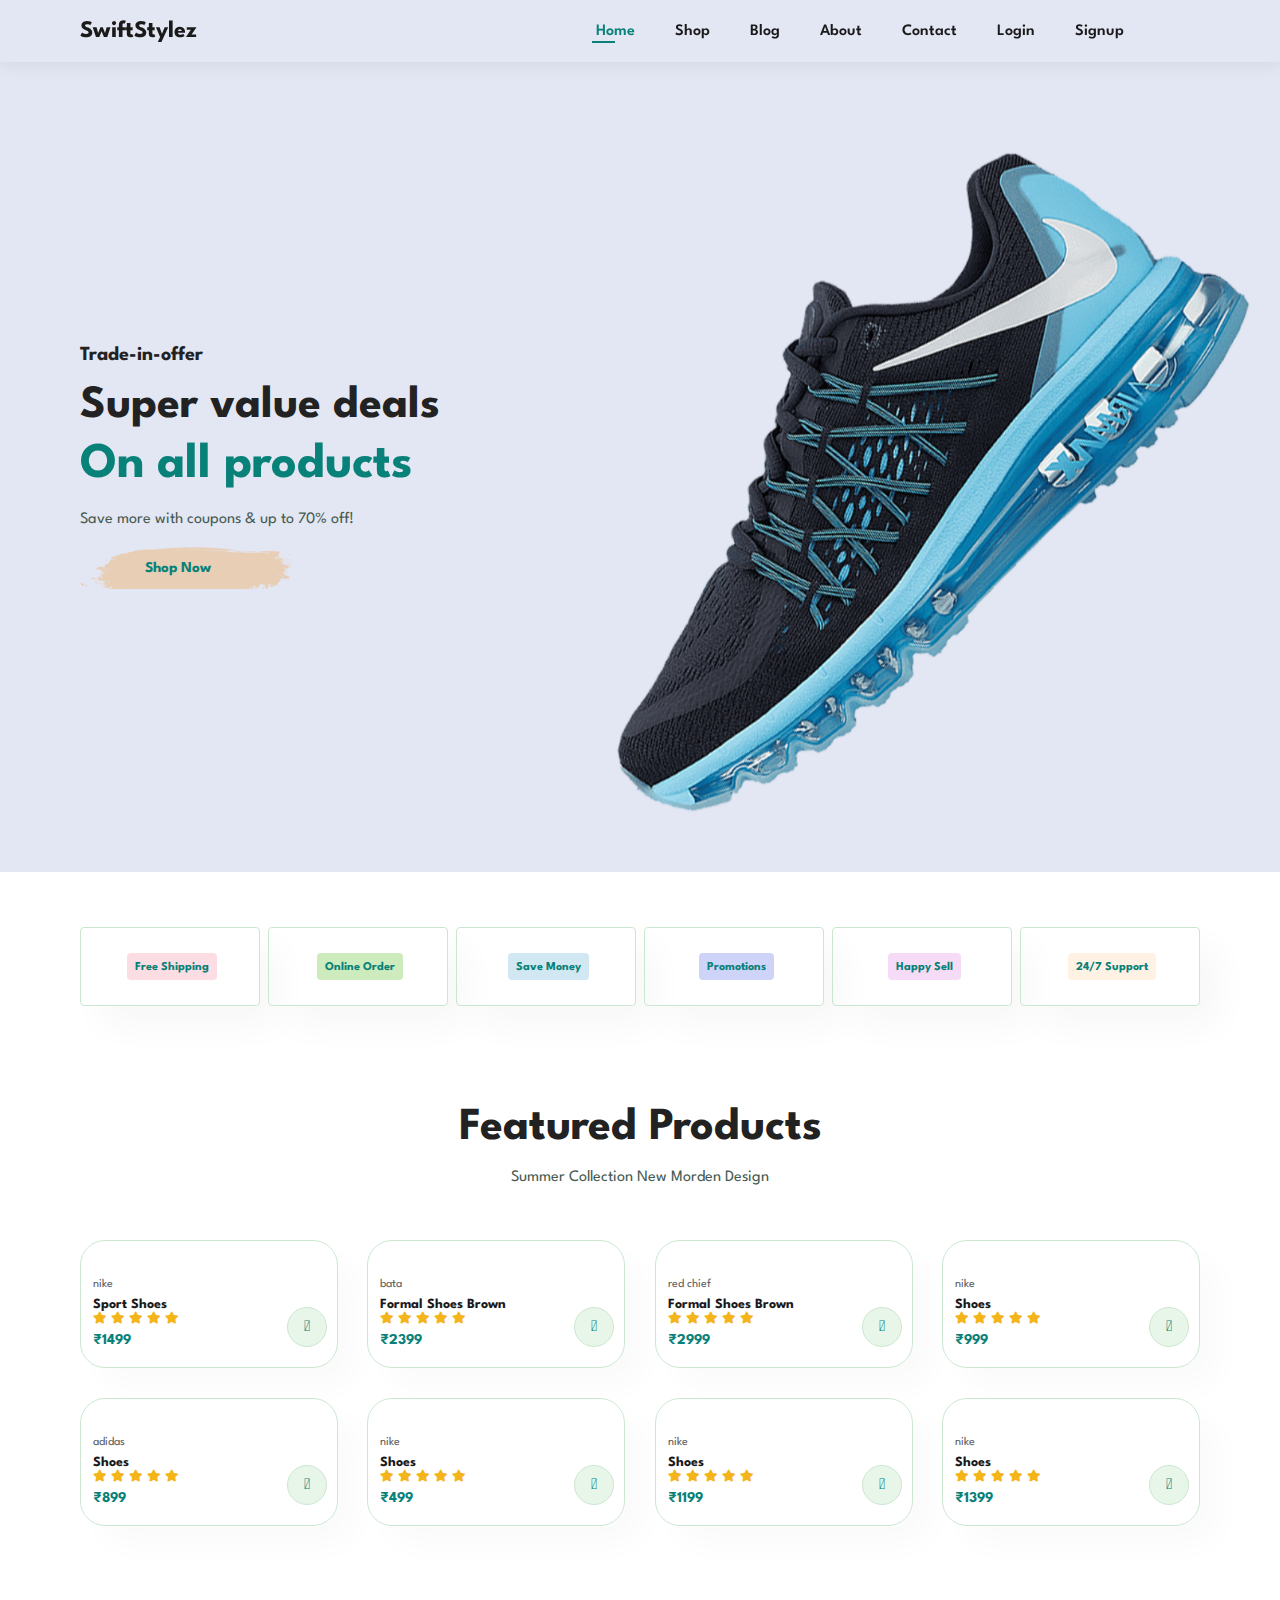
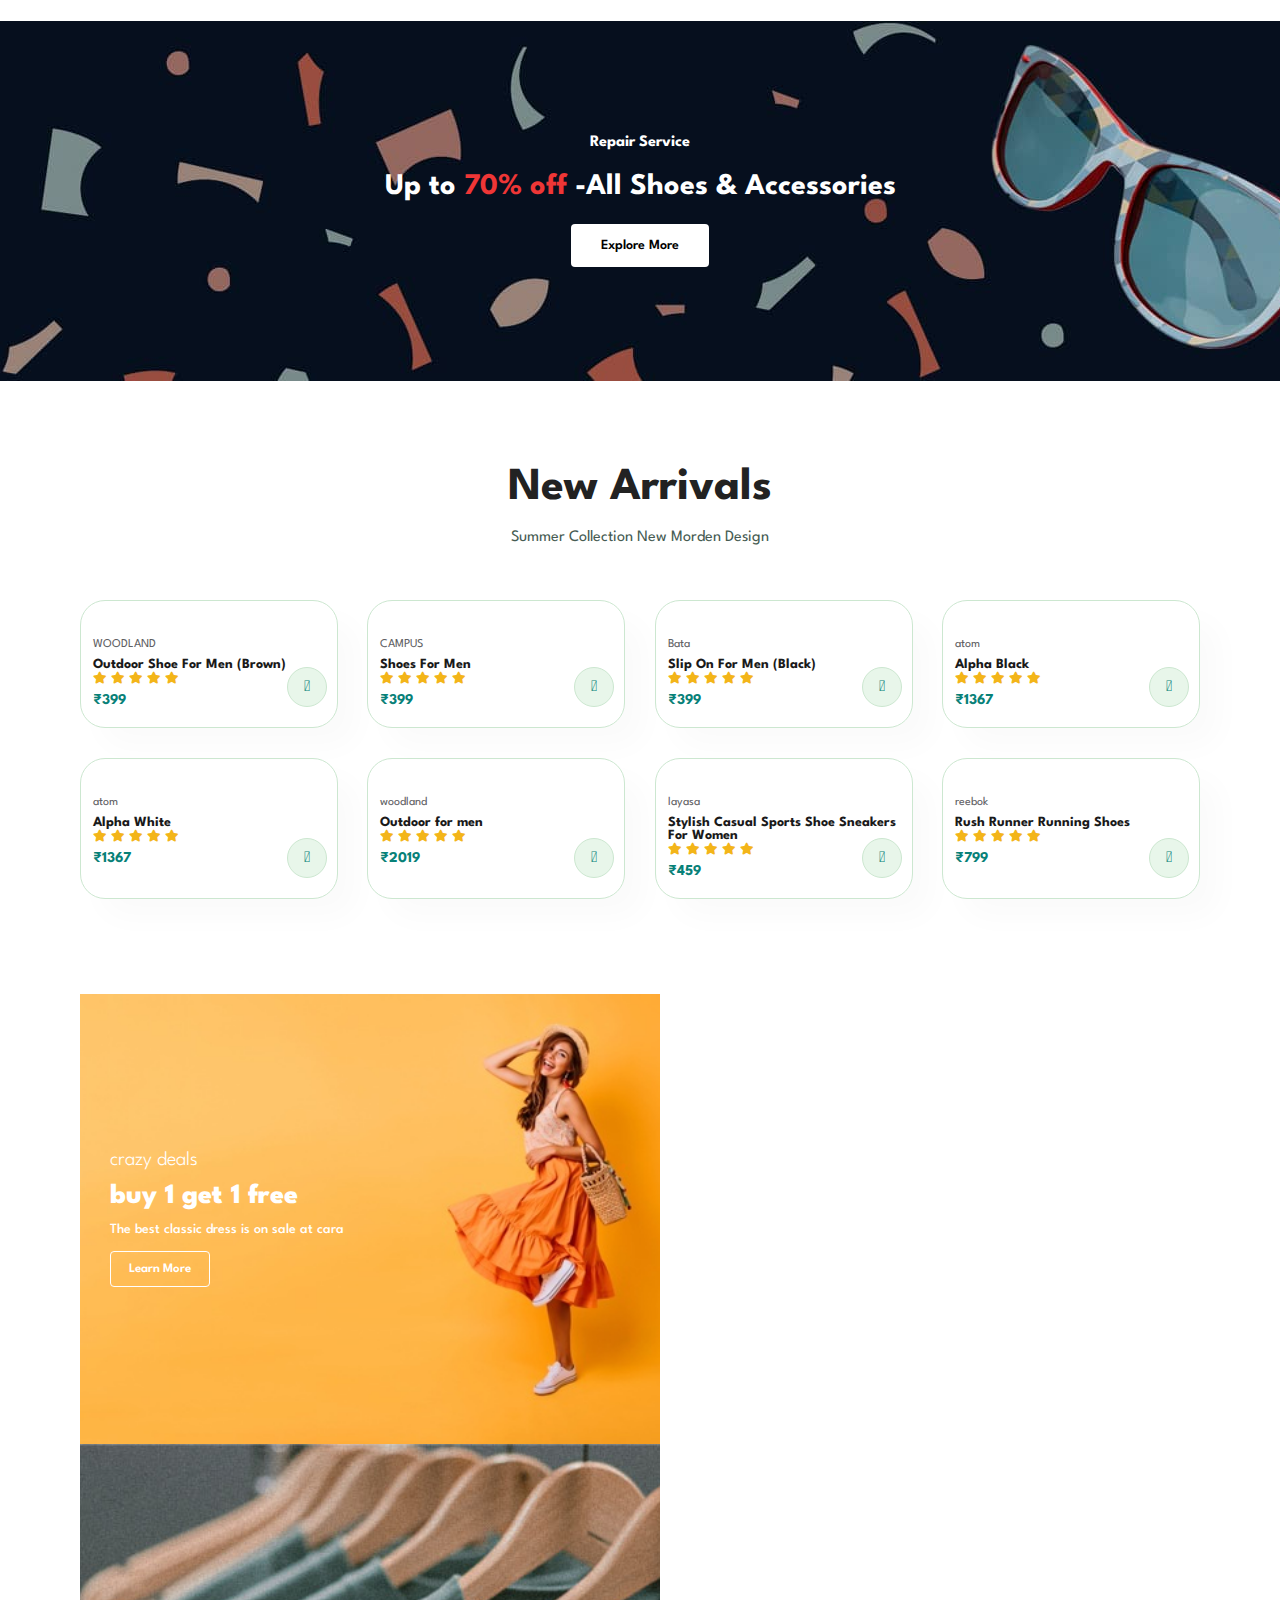
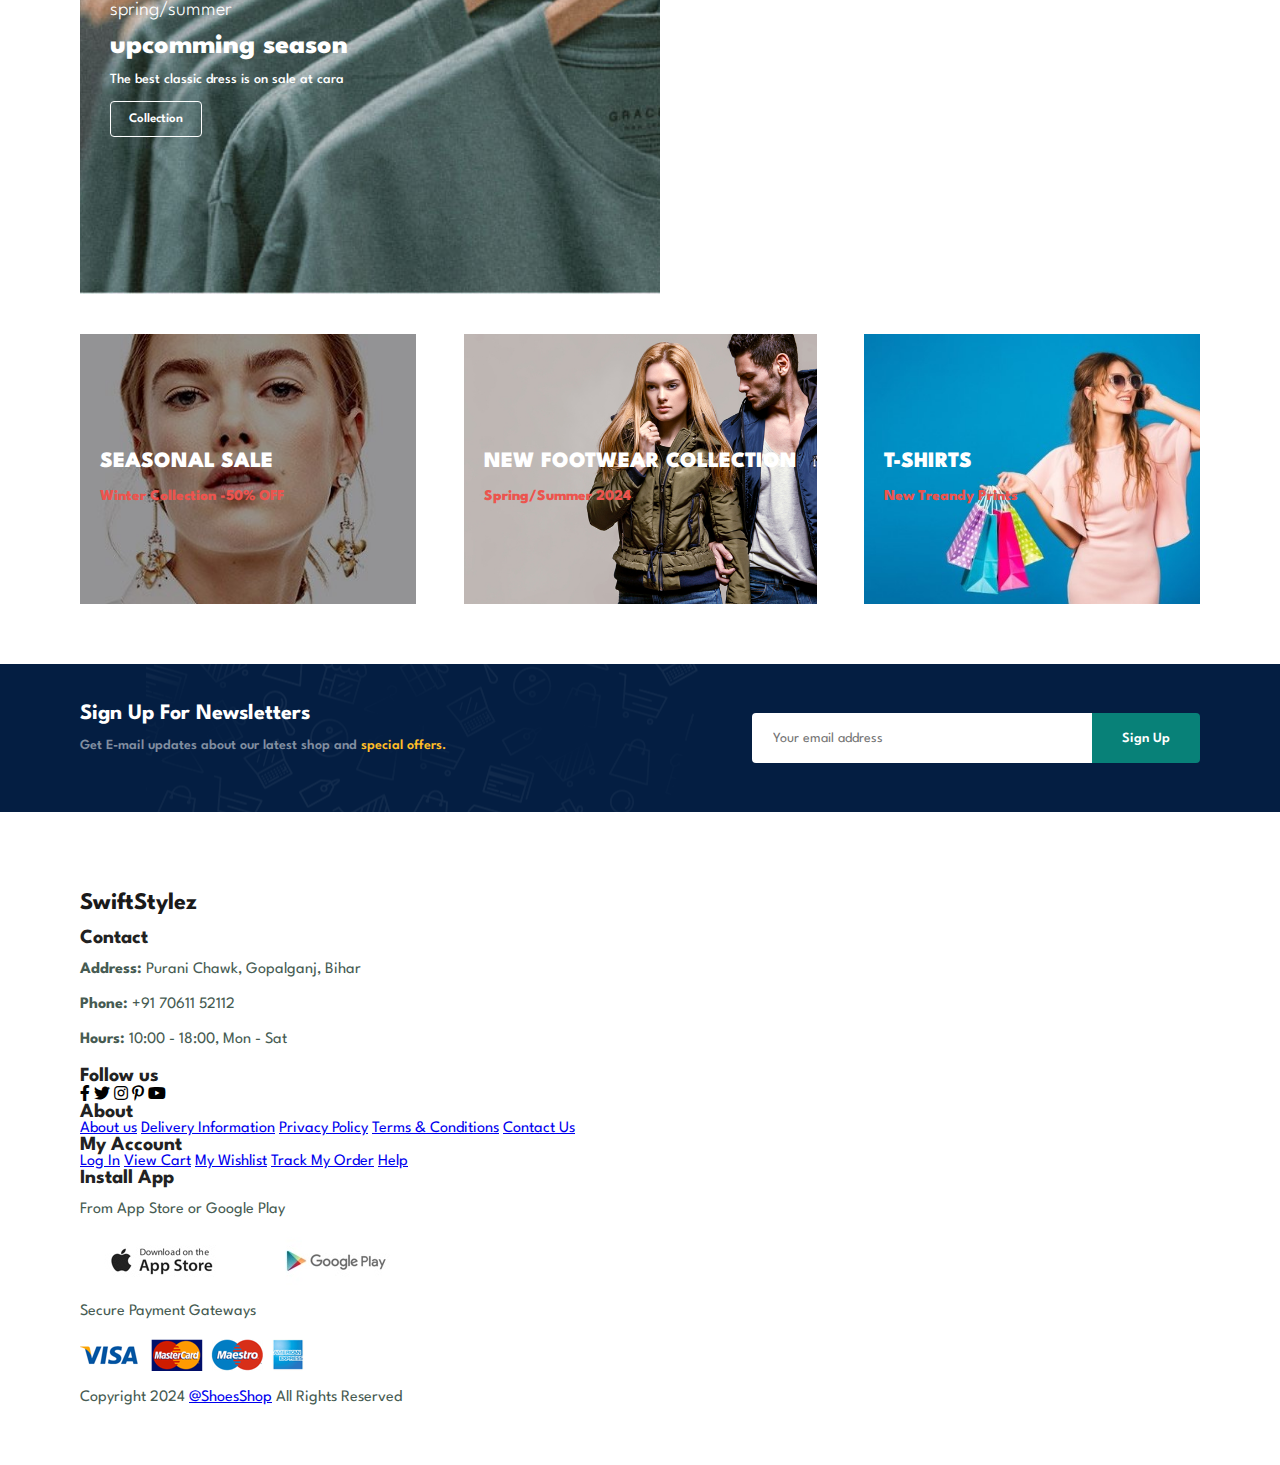
==== commit 8d5c4715: "update" ====
--- a/public/index.html
+++ b/public/index.html
@@ -21,7 +21,7 @@
             <a href="index.html" class="logo">SwiftStylez</a>
 
             <div>
-                <ul id="navbar">
+                <ul class="navbar">
                     <li><a class="active" href="index.html">Home</a></li>
                     <li><a href="shop.html">Shop</a></li>
                     <li><a href="blog.html">Blog</a></li>
@@ -32,6 +32,11 @@
                     <li><a href="cart.html"><i class="far fa-shopping-bag"></i></a></li>
                 </ul>
             </div>
+
+            <!-- <div class="mobile">
+                <a href="cart.html"><i class="far fa-shopping-bag"></i></a>
+                <i class="bar fas fa-outdent"></i>
+            </div> -->
         </section>
         <!-- navbar end -->
 
@@ -48,37 +53,37 @@
         <section class="feature section-p1">
             <!-- feature1 -->
             <div class="fe-box">
-                <img src="img/features/f1.png" alt="">
+                <img src="https://blogger.googleusercontent.com/img/b/R29vZ2xl/AVvXsEjutSFQixyO97b5S7h3ivq6pJy4TtQQOa3cK7siCdk4dOEZIL_vwuqmWgsrfp_LaGT8IhabaiVcwkhL6JJJnF6C4iIrpA6elDc7W59ESoRWOR7JUSap0G30MfzzAEgpli4dDkAu5PSEIJSGBauhnwCHmCjNd8sGFA7NhPCUKCFT8yi7bFtTmWOEqchEG0M6/s1600/f1.png" alt="">
                 <h6>Free Shipping</h6>
             </div>
 
             <!-- feature2 -->
             <div class="fe-box">
-                <img src="img/features/f2.png" alt="">
+                <img src="https://blogger.googleusercontent.com/img/b/R29vZ2xl/AVvXsEjoEgV5z0o4TryEjGuOg6XWb1s9-04zcq6_REaOIBH7W5ekNHOjHUmZpX5Rh-9R8IeN9AGHGGh6rtClIXOCeOeSrwcbMBZfhmYrXzFwD-8Dp7Jvjj29IXo2zeeCdUCJ6g-HK-7oSCRhebPKKIlTdRbBvgrchnelfECE0xN3vHP19vSJeh09bjdFTFf-uK3c/s1600/f2.png" alt="">
                 <h6>Online Order</h6>
             </div>
 
             <!-- feature3 -->
             <div class="fe-box">
-                <img src="img/features/f3.png" alt="">
+                <img src="https://blogger.googleusercontent.com/img/b/R29vZ2xl/AVvXsEjKU_GHEt3DD2gmOL6CKzvKFBi6CvVvdDZJNtv0GKxMCPLAwL1jwo5ICkc6pUg-dqHL4xWekGoRDgACaH8YIS4VMqQB422okZHEHZWn5BAfvSJ0xOADgBXtXFT6JQG7x2T9CC7bwDukUT3dkfsKrUD2yyot9xDp0yCQhDAEAQKXbnMjTs3dxpHqcwnoxIS6/s1600/f3.png" alt="">
                 <h6>Save Money</h6>
             </div>
 
             <!-- feature4 -->
             <div class="fe-box">
-                <img src="img/features/f4.png" alt="">
+                <img src="https://blogger.googleusercontent.com/img/b/R29vZ2xl/AVvXsEinPlT6DcQdYFouUDQcUQvdBIj4AFwmPyfsSSnTH59tB4sdimTVzWuWuGmUivWE4_Atzuy0UDMe4o33JxuT-6QtbIINQmRkf-IsRuLEZ059IxTHdrKl43v7PB_M29M5LAZ8zB2iADxzcMxtS1w_CouiyqxphIWXrHdG-g6UEuMYJc_ihF_1fTpcdPDS955u/s1600/f4.png" alt="">
                 <h6>Promotions</h6>
             </div>
 
             <!-- feature5 -->
             <div class="fe-box">
-                <img src="img/features/f5.png" alt="">
+                <img src="https://blogger.googleusercontent.com/img/b/R29vZ2xl/AVvXsEiP6NomFzs-o4L3sUw46dYvalmJLntobAFYspK8VRGAsenZdP1D8bWf5G834Xu3v5gfo-_pYSmPcpH5kx7AX9heQ06Jo4NZXyAOArED3u1D8SGaLBeIJgwz-xg3XrC6hW524JetOWbMC6TgNXokN40JH_MJJY5LDuKbqyw0V2OrlUODhJih9LAjZ085PBHE/s1600/f5.png" alt="">
                 <h6>Happy Sell</h6>
             </div>
 
             <!-- feature6 -->
             <div class="fe-box">
-                <img src="img/features/f6.png" alt="">
+                <img src="https://blogger.googleusercontent.com/img/b/R29vZ2xl/AVvXsEiSXGzJvK1tJRWe8lzgkFKC1jpuep6gLu0MUOe055ziAopeslsFiNckw_e_22Mv4asim3h21BfeNRhTllhHsl_2TrTxGH2eqtNlkaMPSVXDSXj5TkySVwAboZzgrT96YIlvGQLuDqCf7EaSDOMEiHOmcZAFA5PBziuzKnRD_947apBAB1JUAXEwbXWAYeRU/s1600/f6.png" alt="">
                 <h6>24/7 Support</h6>
             </div>
         </section>
@@ -90,7 +95,7 @@
             <div class="pro-container">
                 <!-- product1 -->
                 <div class="pro">
-                    <img src="img/products/f9.jpg" alt="">
+                    <img src="https://blogger.googleusercontent.com/img/b/R29vZ2xl/AVvXsEgldQgHN78kLwszuWs6mccqV1mSJ1v_LtnqkKHFJ6j_DK7M8D4_BWpt-12TXu4Es1jhJ4q9tiQLIwKrikTrvFFGC0z97-MWHYXIyb9n5XicOMzW3mx-BAI98wc1aNA9m3KbfvWUiD_kvQFw0PfgrhCb_pjS4o4PT4QenMJqdsXNk50Dn3NR_y8-uLivS2d9/s320/f9.jpg" alt="">
                     <div class="des">
                         <span>nike</span>
                         <h5>Sport Shoes</h5>
@@ -108,7 +113,7 @@
 
                 <!-- product2 -->
                 <div class="pro">
-                    <img src="img/products/f10.jpg" alt="">
+                    <img src="https://blogger.googleusercontent.com/img/b/R29vZ2xl/AVvXsEjWQ0AAnYU9CIBPa-8iNu7lg-8cSUmOjqLHluFebdoaTOAIBFDqv5xwuI9zWREmhenUAqGKYoG_i_Z8c5BerS7FlcrQJHLNhPaLHiVbXKU4CSMFx8yUt5X9hEtC3EiqcgDdRyvUs5brw7sQ_VBUTS9Z5EK5NJlv8NrjgdLWzeRHrVTp0iC7CBi2ZFvnPU_-/s320/f10.jpg" alt="">
                     <div class="des">
                         <span>bata</span>
                         <h5>Formal Shoes Brown</h5>
@@ -126,7 +131,7 @@
 
                 <!-- product3 -->
                 <div class="pro">
-                    <img src="img/products/f14.jpg" alt="">
+                    <img src="https://blogger.googleusercontent.com/img/b/R29vZ2xl/AVvXsEg3dufOmmW0uR1qqExjCjEL_gIEU_O3xSTpQ6smMgWxgBFImZkoBkJd0JnSEW89Bk0Z9HX503_GBQZ0U5svr0xDFMKcAk9P1K2Us0f5_oqCK1N1o0oSiKrfJ_eDq0qmeU-H3HYxDIBCGogoJrVQlpu3JOhcxiLElfby39BW7Wm1xx4QZHCdfiYmESoVGsAJ/s320/f14.jpg" alt="">
                     <div class="des">
                         <span>red chief</span>
                         <h5>Formal Shoes Brown</h5>
@@ -144,7 +149,7 @@
 
                 <!-- product4 -->
                 <div class="pro">
-                    <img src="img/products/f11.jpg" alt="">
+                    <img src="https://blogger.googleusercontent.com/img/b/R29vZ2xl/AVvXsEheX39tuSVe3BFlvXawsNb_ZYenjc4eVAG0RfHpzYrvMUcdiaWxAMHEl9xUpX9bC5wDmCT9SRHtYmcy3gar61tZHEaRWWsJi-UfpdK_82ed1JY2xW58vfxwff31OSivCUYKCeUDYuY7-uoW7wYu276DH6bXe4U_6qt7y4IyqV0z5poeESB-k99KWOb43d5V/s320/f11.jpg" alt="">
                     <div class="des">
                         <span>nike</span>
                         <h5>Shoes</h5>
@@ -162,7 +167,7 @@
 
                 <!-- product5 -->
                 <div class="pro">
-                    <img src="img/products/f13.jpg" alt="">
+                    <img src="https://blogger.googleusercontent.com/img/b/R29vZ2xl/AVvXsEiQSeKKAxxxaF1fvZz6L76kYcqeeZn22RVwnrfF8ymM77W3leCU_eBSY0jO0bgXn6jPKHs4zcuzexf-hvH2SyQUvoKQeng_ofShP7FawV24Vha5IXuD8kAyaNedtxj9zk_x_3xvsIYEadDuvT5JUJ7JZSx3RvMii6_jPAjjMC9_X5lKpT4B6GjaYH3nSmNS/s320/f13.jpg" alt="">
                     <div class="des">
                         <span>adidas</span>
                         <h5>Shoes</h5>
@@ -180,7 +185,7 @@
 
                 <!-- product6 -->
                 <div class="pro">
-                    <img src="img/products/f12.jpg" alt="">
+                    <img src="https://blogger.googleusercontent.com/img/b/R29vZ2xl/AVvXsEhpjpU8vYK8bx7Q_Q48lpd2YjbAuN_Lugz6kyJ5-OXj6gCAgDk9MID-khP_Ct8qya9CT4dOenTM1fVwcp2l6Cigo_rdXacxfsjI7_CLlW2hiGm8TpxWsITiXxGAlTrTkfR8dh8r0Cg57fUeYImsPGxdY6k-Yz9RPRbnfco5MKDcRrmsK7HGkE0ckRvElPsW/s320/f12.jpg" alt="">
                     <div class="des">
                         <span>nike</span>
                         <h5>Shoes</h5>
@@ -198,7 +203,7 @@
 
                 <!-- product7 -->
                 <div class="pro">
-                    <img src="img/products/f15.jpg" alt="">
+                    <img src="https://blogger.googleusercontent.com/img/b/R29vZ2xl/AVvXsEiEtMso8iXCB8YZeFhOLJP4B9blspcUxhj-w6-Hj3zH5DwaenxocckqOI4-PkKIqeV1NYXP18xjL5ia-xa-5gbrdzAXM0PXk9vK7okIgEhJF4amVAWJZIkTNu_lLfHgVKd4GRaZ0c4A25ORnjrk8STm05nhqrdztPxsa4KBvMPUNFHooHmJ1EowuIs0f0jD/s320/f15.jpg" alt="">
                     <div class="des">
                         <span>nike</span>
                         <h5>Shoes</h5>
@@ -216,7 +221,7 @@
 
                 <!-- product8 -->
                 <div class="pro">
-                    <img src="img/products/f16.jpg" alt="">
+                    <img src="https://blogger.googleusercontent.com/img/b/R29vZ2xl/[base64]/s320/f16.jpg" alt="">
                     <div class="des">
                         <span>nike</span>
                         <h5>Shoes</h5>
@@ -248,7 +253,7 @@
             <div class="pro-container">
                 <!-- product1 -->
                 <div class="pro">
-                    <img src="img/products/n9.webp" alt="">
+                    <img src="https://blogger.googleusercontent.com/img/b/R29vZ2xl/AVvXsEhXs5oC0wzYngGjTIUnc6yWwgujSNrChT4IYfZ76A2XhprDNb7fGy0rJfydUdJ514d6EVNGTQu_4SnxDl2iHoyNQNd4E1L7UB5juAXLLjoWYDC0no8W3iV7I5mhUZZYWUrjya__P79M8FBeM1ztmc1s_wWx9-2HE9wJ4agV2xxLZRvqNJ1_CdnUCr4klX1o/s320/n9.webp" alt="">
                     <div class="des">
                         <span>WOODLAND</span>
                         <h5>Outdoor Shoe For Men  (Brown)</h5>
@@ -266,7 +271,7 @@
 
                 <!-- product2 -->
                 <div class="pro">
-                    <img src="img/products/n10.webp" alt="">
+                    <img src="https://blogger.googleusercontent.com/img/b/R29vZ2xl/AVvXsEgxIzM0AkRA9gWjdKroLjsJvlPUoSwMta3JHIa1yeZFQIMzsfhkYbjbsIZeWavQ7vZbLP0c_yVpcWsMQIX6akRb3a2dolp3JR8sFP0iiwVR_zOdo1SpzcaLuKDSP151-OXqT-pXr8pooq1IpA4Y82uE01MsjhoWbhB_zzhMdLGwnDRF4LUdVuPL4x4PXTgg/s320/n10.webp" alt="">
                     <div class="des">
                         <span>CAMPUS </span>
                         <h5> Shoes For Men </h5>
@@ -284,7 +289,7 @@
 
                 <!-- product3 -->
                 <div class="pro">
-                    <img src="img/products/n11.webp" alt="">
+                    <img src="https://blogger.googleusercontent.com/img/b/R29vZ2xl/AVvXsEhuCUNXYdt1WnRpjax_b5iIokkW8me4I-BOi-ddhb8p5Hy51RXb1zUTZuhvDXoI5ivT3mi-Ja5HTX3if_NphUIwFhbvPyU4PhbZga0M7-GEx47gVoJg36dsdMwUgxW2x6_IbizGQMQWWh6RWAEIhwkXbuqPqeN7vEUFt9nG5lvK-nU6blfSwxshrSlqt9-A/s320/n11.webp" alt="">
                     <div class="des">
                         <span>Bata</span>
                         <h5>Slip On For Men  (Black)</h5>
@@ -302,7 +307,7 @@
 
                 <!-- product4 -->
                 <div class="pro">
-                    <img src="img/products/n12.webp" alt="">
+                    <img src="https://blogger.googleusercontent.com/img/b/R29vZ2xl/AVvXsEhkRB-l1m2X68plrmbDc6bSE-HmFOuEiQnJ_Efq9sRH9-fbjXHUHGLniu1fGd9eH-jCoEl5P5Gursl5pMD2F2ur2G98MGRIcelViSsFnZcbDeXrrNbja3MlcaVvt2pqU8NIQ7NWVVu0AwBtdzGbRZjHLNo0RR3fNxjB8Yz6arS7z5ySFImplrBrgGwcaP59/s320/n12.webp" alt="">
                     <div class="des">
                         <span>atom</span>
                         <h5>Alpha Black</h5>
@@ -320,7 +325,7 @@
 
                 <!-- product5 -->
                 <div class="pro">
-                    <img src="img/products/n13.webp" alt="">
+                    <img src="https://blogger.googleusercontent.com/img/b/R29vZ2xl/AVvXsEizY_zU5VHFn0RMbd8ugGs4GvL-bcFtPB-PdG26XUE0AAhLFzlxtFbH2naJA-q9rNf1Qii9MvFCEgMwORqfHm5AVL3WDIgc5uWockE4Dhe-digF-xcjvyJaTDK2WIeU0mgkP3_Xy2eq0ySVVlo5Klz1V-O0RJE-nu1QBV7XUIkZte87429sJoj4gKsdhLc2/s320/n13.webp" alt="">
                     <div class="des">
                         <span>atom</span>
                         <h5>Alpha White</h5>
@@ -338,7 +343,7 @@
 
                 <!-- product6 -->
                 <div class="pro">
-                    <img src="img/products/n14.webp" alt="">
+                    <img src="https://blogger.googleusercontent.com/img/b/R29vZ2xl/AVvXsEhdNdTKmeURinsezN8DI45eTajCqfUqv762_uXonTF-2_BpuXs9YKGAfWfeaa1zj-RimN2L_Kwka1yqFliwK37YrpCb12W2jIgqpHOD-xo2DlUlBqj6NVvJymY9QZ2tRy8QRfi6a57Ml5JDoHN98_NBBqPrgKR8aAL7faADF9ZTgRnlAs0ptofPWYOCr8KE/s320/n14.webp" alt="">
                     <div class="des">
                         <span>woodland</span>
                         <h5>Outdoor for men</h5>
@@ -356,7 +361,7 @@
 
                 <!-- product7 -->
                 <div class="pro">
-                    <img src="img/products/n15.webp" alt="">
+                    <img src="https://blogger.googleusercontent.com/img/b/R29vZ2xl/AVvXsEho99te0uUkDuHJg8m-WlrRYVMNFUcfvK9aaQ44VWt0egCgfVORIOg3wBjz6jn54PYXNM0C_BZEYgFhRnz3dR69QXzssK6RQeBnhdv3mUif5NGp8ERI1N1h_bzHGJcmvudd8qm1-vSaGqeS0a6gANV6duEtXhSroMx9mvlQNhClE4zvw85D6N5v7RyuRodF/s320/n15.webp" alt="">
                     <div class="des">
                         <span>layasa</span>
                         <h5>Stylish Casual Sports Shoe Sneakers For Women</h5>
@@ -374,7 +379,7 @@
 
                 <!-- product8 -->
                 <div class="pro">
-                    <img src="img/products/n16.webp" alt="">
+                    <img src="https://blogger.googleusercontent.com/img/b/R29vZ2xl/AVvXsEgyabXKy6OW654yuchv41iCBDt76vD_pTsi96fF3VbZYzyee_kizXMp31BSFh3oTrejYI1rNxL4gtg-gGGl8vZNEbFHrD8H27XOwsT9GSbDKIhZ_w3WUxgMFTpuPTQ7rIkdWwZkeJ4toYLeuuIqRdxrfyS1UgH3CdBekkDIc5NRTrtfbkTR48_Ou9VDiETC/s320/n16.webp" alt="">
                     <div class="des">
                         <span>reebok</span>
                         <h5>Rush Runner Running Shoes</h5>
@@ -445,6 +450,62 @@
             </div>
         </section>
 
+        <!-- footer -->
+        <footer class="section-p1">
+            <div class="col">
+                <a href="index.html" class="logo">SwiftStylez</a>
+                <br><br>
+                <h4>Contact</h4>
+                <p><strong>Address: </strong> Purani Chawk, Gopalganj, Bihar </p>
+                <p><strong>Phone: </strong> +91 70611 52112</p>
+                <p><strong>Hours: </strong> 10:00 - 18:00, Mon - Sat</p>
+                <div class="follow">
+                    <h4>Follow us</h4>
+                    <div class="icon">
+                        <i class="fab fa-facebook-f"></i>
+                        <i class="fab fa-twitter"></i>
+                        <i class="fab fa-instagram"></i>
+                        <i class="fab fa-pinterest-p"></i>
+                        <i class="fab fa-youtube"></i>
+                    </div>
+                </div>
+            </div>
+
+            <div class="col">
+                <h4>About</h4>
+                <a href="#">About us</a>
+                <a href="#">Delivery Information</a>
+                <a href="#">Privacy Policy</a>
+                <a href="#">Terms & Conditions</a>
+                <a href="#">Contact Us</a>
+            </div>
+
+            <div class="col">
+                <h4>My Account</h4>
+                <a href="login.html">Log In</a>
+                <a href="#">View Cart</a>
+                <a href="#">My Wishlist</a>
+                <a href="#">Track My Order</a>
+                <a href="#">Help</a>
+            </div>
+
+            <div class="col install">
+                <h4>Install App</h4>
+                <p>From App Store or Google Play</p>
+                <div class="row">
+                    <img src="img/pay/app.jpg" alt="">
+                    <img src="img/pay/play.jpg" alt="">
+                </div>
+                <p>Secure Payment Gateways</p>
+                <img src="img/pay/pay.png" alt="">
+            </div>
+
+            <div class="copyright">
+                <p>Copyright 2024 <a href="#">@ShoesShop</a> All Rights Reserved</p>
+            </div>
+              
+        </footer>
+
         <!--js-->
         <script src="script.js"></script>
     </body>
--- a/public/style.css
+++ b/public/style.css
@@ -256,19 +256,19 @@
   left: 0;
 }
 
-#navbar {
+.navbar {
   display: flex;
   align-items: center;
   justify-content: center;
 }
 
-#navbar li {
+.navbar li {
   list-style: none;
   padding: 0 20px;
   position: relative;
 }
 
-#navbar li a {
+.navbar li a {
   text-decoration: none;
   font-size: 16px;
   font-weight: 600;
@@ -276,13 +276,13 @@
   transition: 0.3s ease;
 }
 
-#navbar li a:hover,
-#navbar li a.active {
+.navbar li a:hover,
+.navbar li a.active {
   color: var(--text-color);
 }
 
-#navbar li a.active::after,
-#navbar li a:hover::after {
+.navbar li a.active::after,
+.navbar li a:hover::after {
   content: "";
   width: 30%;
   height: 2px;
